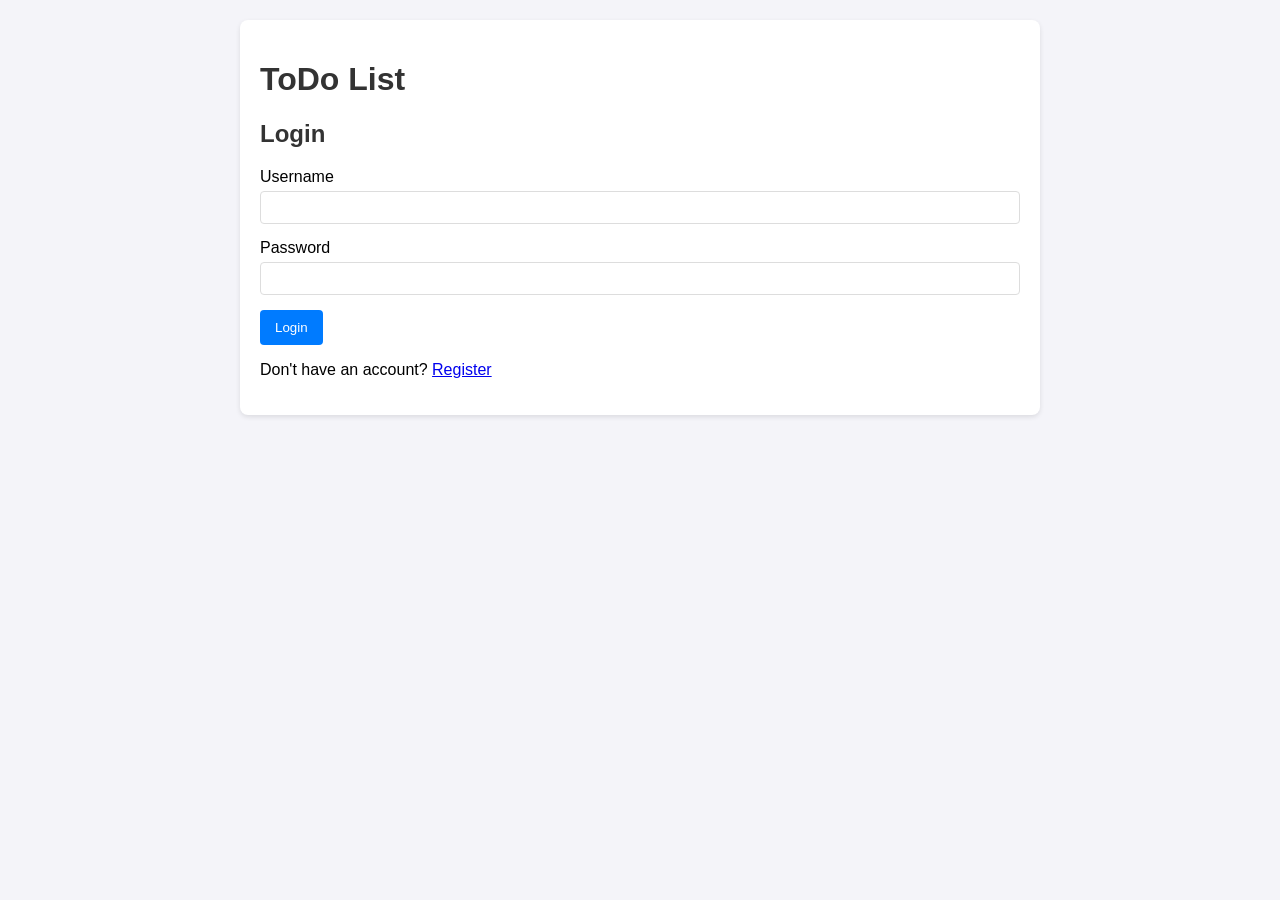
==== frontend/index.html @ be37337e "Frontend V1" ====
<!DOCTYPE html>
<html lang="en">
<head>
    <meta charset="UTF-8">
    <meta name="viewport" content="width=device-width, initial-scale=1.0">
    <title>ToDo List App</title>
    <link rel="stylesheet" href="style.css">
</head>
<body>

    <div class="container">
        <h1>ToDo List</h1>

        <!-- Auth Section -->
        <div id="auth-section">
            <p id="auth-message"></p>
            
            <!-- Login Form -->
            <form id="login-form">
                <h2>Login</h2>
                <div class="form-group">
                    <label>Username</label>
                    <input type="text" name="username" required>
                </div>
                <div class="form-group">
                    <label>Password</label>
                    <input type="password" name="password" required>
                </div>
                <button type="submit">Login</button>
                <p>Don't have an account? <a href="#" id="show-register">Register</a></p>
            </form>

            <!-- Register Form -->
            <form id="register-form" class="hidden">
                <h2>Register</h2>
                <div class="form-group">
                    <label>Username</label>
                    <input type="text" name="username" required>
                </div>
                <div class="form-group">
                    <label>Password</label>
                    <input type="password" name="password" required>
                </div>
                <button type="submit">Register</button>
                <p>Already have an account? <a href="#" id="show-login">Login</a></p>
            </form>
        </div>

        <!-- App Section -->
        <div id="app-section" class="hidden">
            <div style="display: flex; justify-content: space-between; align-items: center; margin-bottom: 20px;">
                <h2>My Todos</h2>
                <div>
                    <button id="open-todo-modal">New Task</button>
                    <button id="logout-btn" class="secondary">Logout</button>
                </div>
            </div>

            <!-- Modal for New Task -->
            <div id="todo-modal" class="modal hidden">
                <div class="modal-content">
                    <span id="close-modal" class="close">&times;</span>
                    <h2>Add New Task</h2>
                    <form id="todo-form">
                        <div class="form-group">
                            <label>New Task</label>
                            <input type="text" name="title" placeholder="What needs to be done?" required>
                        </div>
                        <div class="form-group">
                            <label>Priority (0-2)</label>
                            <input type="number" name="priority" value="0" min="0" max="2">
                        </div>
                        <div class="form-group">
                            <label>Due Date</label>
                            <input type="date" name="dueDate">
                        </div>
                        <div class="form-group">
                            <label>Remind From</label>
                            <input type="datetime-local" name="remindFrom">
                        </div>
                        <button type="submit">Add Todo</button>
                    </form>
                </div>
            </div>

            <!-- Filter Section -->
            <div style="background: #fff; padding: 15px; border: 1px solid #eee; border-radius: 5px; margin-bottom: 20px;">
                <h3>Filters</h3>
                <div style="display: flex; gap: 10px; flex-wrap: wrap;">
                    <div class="form-group" style="flex: 1; min-width: 150px;">
                        <label>Priority</label>
                        <select id="filter-priority" style="width: 100%; padding: 8px; border: 1px solid #ddd; border-radius: 4px;">
                            <option value="all">All</option>
                            <option value="2">High (2)</option>
                            <option value="1">Medium (1)</option>
                            <option value="0">Low (0)</option>
                        </select>
                    </div>
                    <div class="form-group" style="flex: 1; min-width: 150px;">
                        <label>Due Date From</label>
                        <input type="date" id="filter-date-from">
                    </div>
                    <div class="form-group" style="flex: 1; min-width: 150px;">
                        <label>Due Date To</label>
                        <input type="date" id="filter-date-to">
                    </div>
                    <div class="form-group" style="flex: 1; min-width: 150px;">
                        <label>Sort By</label>
                        <select id="sort-by" style="width: 100%; padding: 8px; border: 1px solid #ddd; border-radius: 4px;">
                            <option value="created">Created (Default)</option>
                            <option value="priority">Priority (High to Low)</option>
                            <option value="dueDate">Due Date (Earliest first)</option>
                        </select>
                    </div>
                    <div class="form-group" style="display: flex; align-items: flex-end;">
                        <button id="clear-filters" class="secondary">Clear</button>
                    </div>
                </div>
            </div>

            <ul id="todo-list">
                <!-- Todos will be inserted here -->
            </ul>
        </div>
    </div>

    <script src="app.js"></script>
</body>
</html>
---- frontend/style.css ----
body {
    font-family: sans-serif;
    max-width: 800px;
    margin: 0 auto;
    padding: 20px;
    background-color: #f4f4f9;
}

h1, h2 {
    color: #333;
}

.hidden {
    display: none;
}

.container {
    background: white;
    padding: 20px;
    border-radius: 8px;
    box-shadow: 0 2px 5px rgba(0,0,0,0.1);
}

/* Forms */
.form-group {
    margin-bottom: 15px;
}

label {
    display: block;
    margin-bottom: 5px;
}

input[type="text"],
input[type="password"],
input[type="date"],
input[type="datetime-local"] {
    width: 100%;
    padding: 8px;
    box-sizing: border-box;
    border: 1px solid #ddd;
    border-radius: 4px;
}

button {
    background-color: #007bff;
    color: white;
    border: none;
    padding: 10px 15px;
    border-radius: 4px;
    cursor: pointer;
}

button:hover {
    background-color: #0056b3;
}

button.secondary {
    background-color: #6c757d;
}

button.secondary:hover {
    background-color: #545b62;
}

button.danger {
    background-color: #dc3545;
}

button.danger:hover {
    background-color: #bd2130;
}

button:disabled {
    background-color: #cccccc;
    cursor: not-allowed;
    opacity: 0.6;
}

/* Todo List */
ul {
    list-style: none;
    padding: 0;
}

li.todo-item {
    background: #fff;
    border-bottom: 1px solid #eee;
    padding: 10px;
    display: flex;
    align-items: center;
    justify-content: space-between;
}

/* Priority Backgrounds for Open Tasks */
li.todo-item.priority-high {
    background-color: #ffe6e6; /* Light Red */
}

li.todo-item.priority-medium {
    background-color: #fff9db; /* Light Yellow */
}

li.todo-item.priority-low {
    background-color: #e6fff0; /* Light Green */
}

/* Done State Overrides */
li.todo-item.done {
    background-color: #f8f9fa; /* Light Gray */
    opacity: 0.8;
}

li.todo-item.done span.title {
    text-decoration: line-through;
    color: #888;
}

.todo-actions {
    display: flex;
    gap: 5px;
}

.priority-badge {
    font-size: 0.8em;
    padding: 2px 6px;
    border-radius: 4px;
    background: rgba(255,255,255,0.5); /* Semi-transparent white to blend */
    margin-right: 10px;
    border: 1px solid rgba(0,0,0,0.1);
}

/* Optional: Keep badge colors if needed, or rely on row color */
.priority-high .priority-badge { color: #a00; }
.priority-medium .priority-badge { color: #856404; }
.priority-low .priority-badge { color: #155724; }

/* Modal Styles */
.modal {
    position: fixed;
    z-index: 1000;
    left: 0;
    top: 0;
    width: 100%;
    height: 100%;
    overflow: auto;
    background-color: rgba(0,0,0,0.5);
    display: flex;
    justify-content: center;
    align-items: center;
}

.modal.hidden {
    display: none;
}

.modal-content {
    background-color: #fefefe;
    padding: 20px;
    border: 1px solid #888;
    width: 90%;
    max-width: 500px;
    border-radius: 8px;
    box-shadow: 0 4px 8px rgba(0,0,0,0.2);
    position: relative;
}

.close {
    color: #aaa;
    float: right;
    font-size: 28px;
    font-weight: bold;
    cursor: pointer;
    position: absolute;
    right: 15px;
    top: 10px;
}

.close:hover,
.close:focus {
    color: black;
    text-decoration: none;
    cursor: pointer;
}
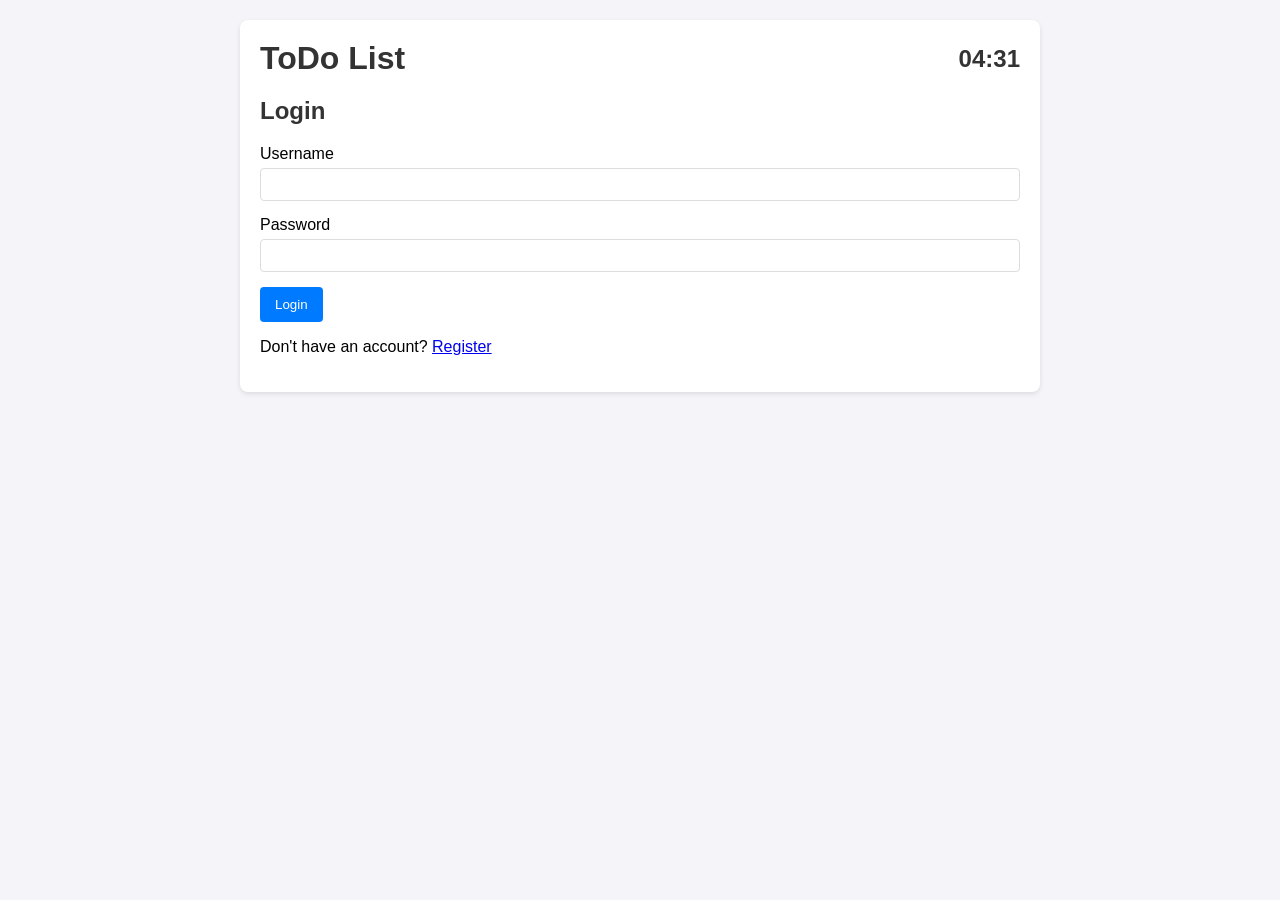
==== commit c4de225e: "first deployment version v1.3" ====
--- a/frontend/index.html
+++ b/frontend/index.html
@@ -4,12 +4,16 @@
     <meta charset="UTF-8">
     <meta name="viewport" content="width=device-width, initial-scale=1.0">
     <title>ToDo List App</title>
+    <link rel="icon" href="data:image/svg+xml,<svg xmlns=%22http://www.w3.org/2000/svg%22 viewBox=%220 0 100 100%22><text y=%22.9em%22 font-size=%2290%22>✅</text></svg>">
     <link rel="stylesheet" href="style.css">
 </head>
 <body>
 
     <div class="container">
-        <h1>ToDo List</h1>
+        <div style="display: flex; justify-content: space-between; align-items: center; margin-bottom: 20px;">
+            <h1 style="margin: 0;">ToDo List</h1>
+            <div id="clock" style="font-size: 1.5em; font-weight: bold; color: #333;"></div>
+        </div>
 
         <!-- Auth Section -->
         <div id="auth-section">
@@ -41,6 +45,10 @@
                     <label>Password</label>
                     <input type="password" name="password" required>
                 </div>
+                <div class="form-group">
+                    <label>Creation Password (Admin Only)</label>
+                    <input type="password" name="creation_password" required>
+                </div>
                 <button type="submit">Register</button>
                 <p>Already have an account? <a href="#" id="show-login">Login</a></p>
             </form>
@@ -48,10 +56,19 @@
 
         <!-- App Section -->
         <div id="app-section" class="hidden">
+            <!-- Alerts Section -->
+            <div id="alerts-section" class="hidden" style="margin-bottom: 20px;">
+                <div style="background-color: #fff3cd; color: #856404; padding: 15px; border: 1px solid #ffeeba; border-radius: 5px;">
+                    <h3 style="margin-top: 0; margin-bottom: 10px; color: #856404;">⚠️ Attention Needed</h3>
+                    <ul id="alerts-list" style="margin: 0; padding-left: 20px;"></ul>
+                </div>
+            </div>
+
             <div style="display: flex; justify-content: space-between; align-items: center; margin-bottom: 20px;">
                 <h2>My Todos</h2>
                 <div>
                     <button id="open-todo-modal">New Task</button>
+                    <button id="change-pw-btn" class="secondary">Change Password</button>
                     <button id="logout-btn" class="secondary">Logout</button>
                 </div>
             </div>
@@ -64,7 +81,11 @@
                     <form id="todo-form">
                         <div class="form-group">
                             <label>New Task</label>
-                            <input type="text" name="title" placeholder="What needs to be done?" required>
+                            <input type="text" name="title" placeholder="What needs to be done? (Max 50 chars)" maxlength="50" required>
+                        </div>
+                        <div class="form-group">
+                            <label>Description</label>
+                            <textarea name="description" placeholder="Optional details... (Max 200 chars)" maxlength="200" style="width: 100%; padding: 8px; border: 1px solid #ddd; border-radius: 4px; box-sizing: border-box; resize: vertical;"></textarea>
                         </div>
                         <div class="form-group">
                             <label>Priority (0-2)</label>
@@ -79,6 +100,45 @@
                             <input type="datetime-local" name="remindFrom">
                         </div>
                         <button type="submit">Add Todo</button>
+                    </form>
+                </div>
+            </div>
+
+            <!-- Modal for Edit Task -->
+            <div id="edit-modal" class="modal hidden">
+                <div class="modal-content">
+                    <span id="close-edit-modal" class="close">&times;</span>
+                    <h2>Edit Task</h2>
+                    <form id="edit-form">
+                        <input type="hidden" name="id">
+                        <div class="form-group">
+                            <label>Task Title</label>
+                            <input type="text" name="title" placeholder="Task title (Max 50 chars)" maxlength="50" required>
+                        </div>
+                        <div class="form-group">
+                            <label>Description</label>
+                            <textarea name="description" placeholder="Description (Max 200 chars)" maxlength="200" style="width: 100%; padding: 8px; border: 1px solid #ddd; border-radius: 4px; box-sizing: border-box; resize: vertical;"></textarea>
+                        </div>
+                        <div class="form-group">
+                            <label>Priority (0-2)</label>
+                            <input type="number" name="priority" min="0" max="2">
+                        </div>
+                        <div class="form-group">
+                            <label>Due Date</label>
+                            <input type="date" name="dueDate">
+                        </div>
+                        <div class="form-group">
+                            <label>Remind From</label>
+                            <input type="datetime-local" name="remindFrom">
+                        </div>
+                        <div class="form-group" style="display: flex; align-items: center; gap: 10px;">
+                            <input type="checkbox" name="done" id="edit-done" style="width: auto;">
+                            <label for="edit-done" style="margin: 0;">Mark as Done</label>
+                        </div>
+                        <div style="display: flex; justify-content: space-between; align-items: center; margin-top: 20px;">
+                            <button type="submit">Save Changes</button>
+                            <button type="button" id="delete-todo-btn" class="danger">Delete</button>
+                        </div>
                     </form>
                 </div>
             </div>
@@ -87,6 +147,14 @@
             <div style="background: #fff; padding: 15px; border: 1px solid #eee; border-radius: 5px; margin-bottom: 20px;">
                 <h3>Filters</h3>
                 <div style="display: flex; gap: 10px; flex-wrap: wrap;">
+                    <div class="form-group" style="flex: 1; min-width: 150px;">
+                        <label>Status</label>
+                        <select id="filter-status" style="width: 100%; padding: 8px; border: 1px solid #ddd; border-radius: 4px;">
+                            <option value="all">All</option>
+                            <option value="active">Active (Not Done)</option>
+                            <option value="done">Completed</option>
+                        </select>
+                    </div>
                     <div class="form-group" style="flex: 1; min-width: 150px;">
                         <label>Priority</label>
                         <select id="filter-priority" style="width: 100%; padding: 8px; border: 1px solid #ddd; border-radius: 4px;">
@@ -112,8 +180,13 @@
                             <option value="dueDate">Due Date (Earliest first)</option>
                         </select>
                     </div>
-                    <div class="form-group" style="display: flex; align-items: flex-end;">
+                    <div class="form-group" style="display: flex; align-items: flex-end; gap: 5px;">
                         <button id="clear-filters" class="secondary">Clear</button>
+                        <select id="export-format" style="padding: 8px; border: 1px solid #ddd; border-radius: 4px; height: 41px; cursor: pointer;">
+                            <option value="html">HTML</option>
+                            <option value="pos">POS (Txt)</option>
+                        </select>
+                        <button id="download-todos" style="background-color: #007bff;">Export</button>
                     </div>
                 </div>
             </div>
@@ -124,6 +197,25 @@
         </div>
     </div>
 
+    <!-- Change Password Modal -->
+    <div id="change-pw-modal" class="modal hidden">
+        <div class="modal-content">
+            <span id="close-pw-modal" class="close">&times;</span>
+            <h2>Change Password</h2>
+            <form id="change-pw-form">
+                <div class="form-group">
+                    <label>Old Password</label>
+                    <input type="password" name="oldPassword" required>
+                </div>
+                <div class="form-group">
+                    <label>New Password</label>
+                    <input type="password" name="newPassword" required>
+                </div>
+                <button type="submit">Update Password</button>
+            </form>
+        </div>
+    </div>
+
     <script src="app.js"></script>
 </body>
 </html>
--- a/frontend/style.css
+++ b/frontend/style.css
@@ -90,25 +90,40 @@
     display: flex;
     align-items: center;
     justify-content: space-between;
+    border-left: 5px solid transparent; /* For status indication */
+    transition: all 0.3s ease;
 }
 
 /* Priority Backgrounds for Open Tasks */
 li.todo-item.priority-high {
-    background-color: #ffe6e6; /* Light Red */
+    background-color: #fff0f0; /* Very Light Red */
 }
 
 li.todo-item.priority-medium {
-    background-color: #fff9db; /* Light Yellow */
+    background-color: #fff8e1; /* Very Light Yellow */
 }
 
 li.todo-item.priority-low {
-    background-color: #e6fff0; /* Light Green */
+    background-color: #f0f8ff; /* Alice Blue */
+}
+
+/* Reminder & Overdue Highlights */
+li.todo-item.reminder-active {
+    border-left-color: #ffc107; /* Amber */
+    box-shadow: 0 0 5px rgba(255, 193, 7, 0.4);
+}
+
+li.todo-item.overdue {
+    border-left-color: #dc3545; /* Red */
+    box-shadow: 0 0 5px rgba(220, 53, 69, 0.4);
 }
 
 /* Done State Overrides */
 li.todo-item.done {
     background-color: #f8f9fa; /* Light Gray */
     opacity: 0.8;
+    border-left-color: transparent; /* Remove highlights if done */
+    box-shadow: none;
 }
 
 li.todo-item.done span.title {
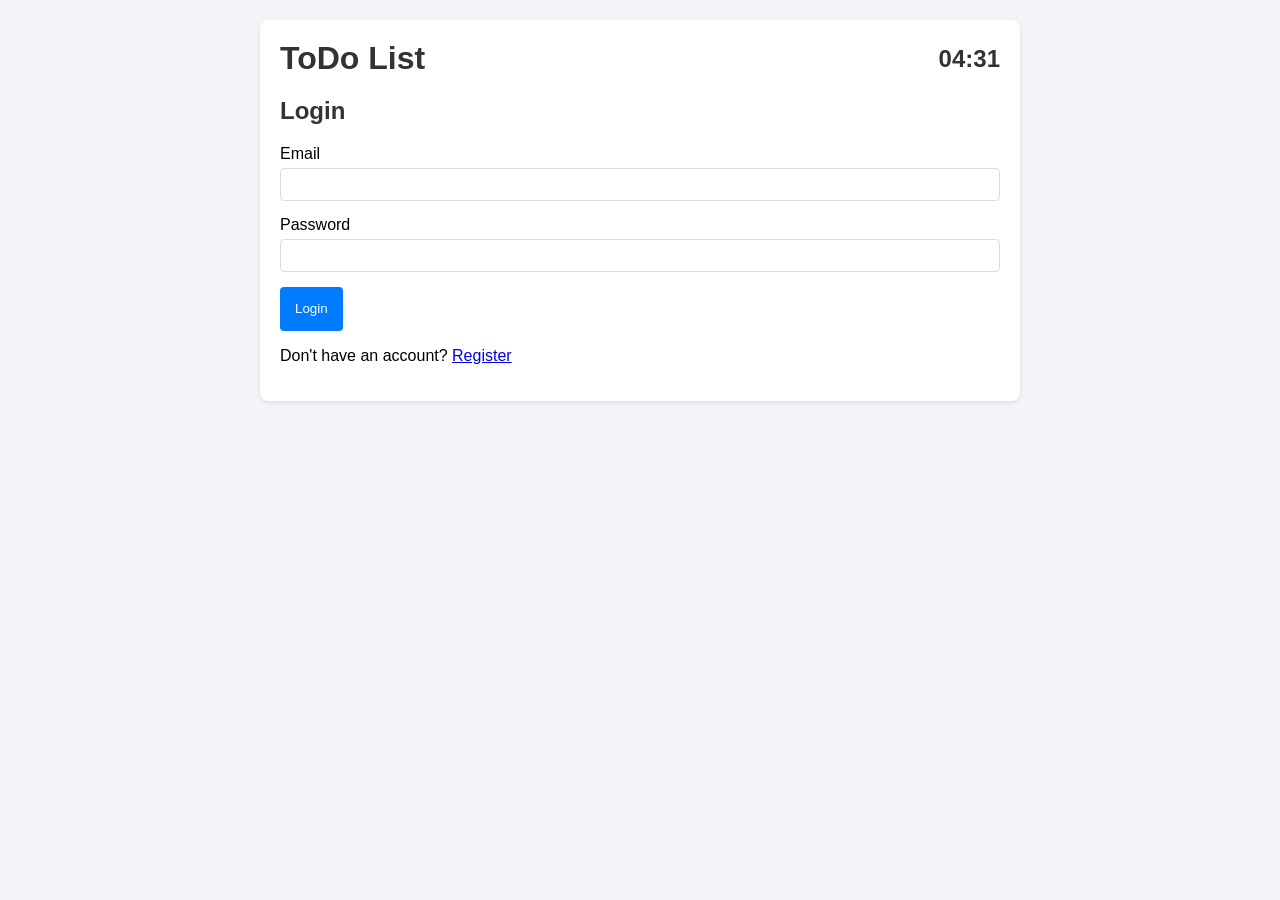
==== commit 8a3e791d: "Timezone-safe reminders, mobile UI tweaks, and security hardening" ====
--- a/frontend/index.html
+++ b/frontend/index.html
@@ -10,7 +10,7 @@
 <body>
 
     <div class="container">
-        <div style="display: flex; justify-content: space-between; align-items: center; margin-bottom: 20px;">
+        <div class="app-header" style="display: flex; justify-content: space-between; align-items: center; margin-bottom: 20px;">
             <h1 style="margin: 0;">ToDo List</h1>
             <div id="clock" style="font-size: 1.5em; font-weight: bold; color: #333;"></div>
         </div>
@@ -23,8 +23,8 @@
             <form id="login-form">
                 <h2>Login</h2>
                 <div class="form-group">
-                    <label>Username</label>
-                    <input type="text" name="username" required>
+                    <label>Email</label>
+                    <input type="email" name="username" autocomplete="email" required>
                 </div>
                 <div class="form-group">
                     <label>Password</label>
@@ -38,16 +38,12 @@
             <form id="register-form" class="hidden">
                 <h2>Register</h2>
                 <div class="form-group">
-                    <label>Username</label>
-                    <input type="text" name="username" required>
+                    <label>Email</label>
+                    <input type="email" name="email" autocomplete="email" required>
                 </div>
                 <div class="form-group">
                     <label>Password</label>
                     <input type="password" name="password" required>
-                </div>
-                <div class="form-group">
-                    <label>Creation Password (Admin Only)</label>
-                    <input type="password" name="creation_password" required>
                 </div>
                 <button type="submit">Register</button>
                 <p>Already have an account? <a href="#" id="show-login">Login</a></p>
@@ -64,9 +60,9 @@
                 </div>
             </div>
 
-            <div style="display: flex; justify-content: space-between; align-items: center; margin-bottom: 20px;">
+            <div class="app-toolbar" style="display: flex; justify-content: space-between; align-items: center; margin-bottom: 20px;">
                 <h2>My Todos</h2>
-                <div>
+                <div class="app-toolbar-actions">
                     <button id="open-todo-modal">New Task</button>
                     <button id="change-pw-btn" class="secondary">Change Password</button>
                     <button id="logout-btn" class="secondary">Logout</button>
@@ -98,6 +94,10 @@
                         <div class="form-group">
                             <label>Remind From</label>
                             <input type="datetime-local" name="remindFrom">
+                        </div>
+                        <div class="form-group" style="display: flex; align-items: center; gap: 10px;">
+                            <input type="checkbox" name="emailReminder" id="email-reminder" style="width: auto;">
+                            <label for="email-reminder" style="margin: 0;">E-Mail Reminder</label>
                         </div>
                         <button type="submit">Add Todo</button>
                     </form>
@@ -132,6 +132,10 @@
                             <input type="datetime-local" name="remindFrom">
                         </div>
                         <div class="form-group" style="display: flex; align-items: center; gap: 10px;">
+                            <input type="checkbox" name="emailReminder" id="edit-email-reminder" style="width: auto;">
+                            <label for="edit-email-reminder" style="margin: 0;">E-Mail Reminder</label>
+                        </div>
+                        <div class="form-group" style="display: flex; align-items: center; gap: 10px;">
                             <input type="checkbox" name="done" id="edit-done" style="width: auto;">
                             <label for="edit-done" style="margin: 0;">Mark as Done</label>
                         </div>
@@ -216,6 +220,6 @@
         </div>
     </div>
 
-    <script src="app.js"></script>
+    <script src="app.js?v=7"></script>
 </body>
 </html>
--- a/frontend/style.css
+++ b/frontend/style.css
@@ -6,6 +6,10 @@
     background-color: #f4f4f9;
 }
 
+*, *::before, *::after {
+    box-sizing: border-box;
+}
+
 h1, h2 {
     color: #333;
 }
@@ -32,14 +36,22 @@
 }
 
 input[type="text"],
+input[type="email"],
 input[type="password"],
+input[type="number"],
 input[type="date"],
-input[type="datetime-local"] {
+input[type="datetime-local"],
+textarea,
+select {
     width: 100%;
     padding: 8px;
     box-sizing: border-box;
     border: 1px solid #ddd;
     border-radius: 4px;
+}
+
+textarea {
+    min-height: 90px;
 }
 
 button {
@@ -49,6 +61,7 @@
     padding: 10px 15px;
     border-radius: 4px;
     cursor: pointer;
+    min-height: 44px; /* better touch target */
 }
 
 button:hover {
@@ -92,6 +105,16 @@
     justify-content: space-between;
     border-left: 5px solid transparent; /* For status indication */
     transition: all 0.3s ease;
+}
+
+.todo-desc {
+    width: 100%;
+    margin-left: 30px;
+    margin-top: 5px;
+    color: #555;
+    font-size: 0.95em;
+    white-space: normal;
+    overflow-wrap: anywhere;
 }
 
 /* Priority Backgrounds for Open Tasks */
@@ -178,6 +201,8 @@
     border-radius: 8px;
     box-shadow: 0 4px 8px rgba(0,0,0,0.2);
     position: relative;
+    max-height: 90vh;
+    overflow: auto;
 }
 
 .close {
@@ -197,3 +222,75 @@
     text-decoration: none;
     cursor: pointer;
 }
+
+/* ------------------
+   Mobile adjustments
+   ------------------ */
+@media (max-width: 600px) {
+    body {
+        padding: 12px;
+    }
+
+    .container {
+        padding: 14px;
+        border-radius: 8px;
+    }
+
+    .app-header {
+        flex-direction: column;
+        align-items: flex-start;
+        gap: 8px;
+    }
+
+    .app-toolbar {
+        flex-direction: column;
+        align-items: stretch;
+        gap: 10px;
+    }
+
+    .app-toolbar-actions {
+        display: grid;
+        grid-template-columns: 1fr;
+        gap: 8px;
+    }
+
+    button {
+        width: 100%;
+    }
+
+    li.todo-item {
+        flex-direction: column;
+        align-items: stretch;
+        gap: 10px;
+    }
+
+    .todo-actions {
+        justify-content: flex-end;
+    }
+
+    .priority-badge {
+        margin-right: 6px;
+    }
+
+    .todo-desc {
+        margin-left: 0;
+    }
+
+    .modal {
+        align-items: flex-start;
+        padding: 12px;
+    }
+
+    .modal-content {
+        width: 100%;
+        max-width: 100%;
+        padding: 16px;
+        border-radius: 10px;
+    }
+
+    .close {
+        font-size: 34px;
+        right: 12px;
+        top: 6px;
+    }
+}
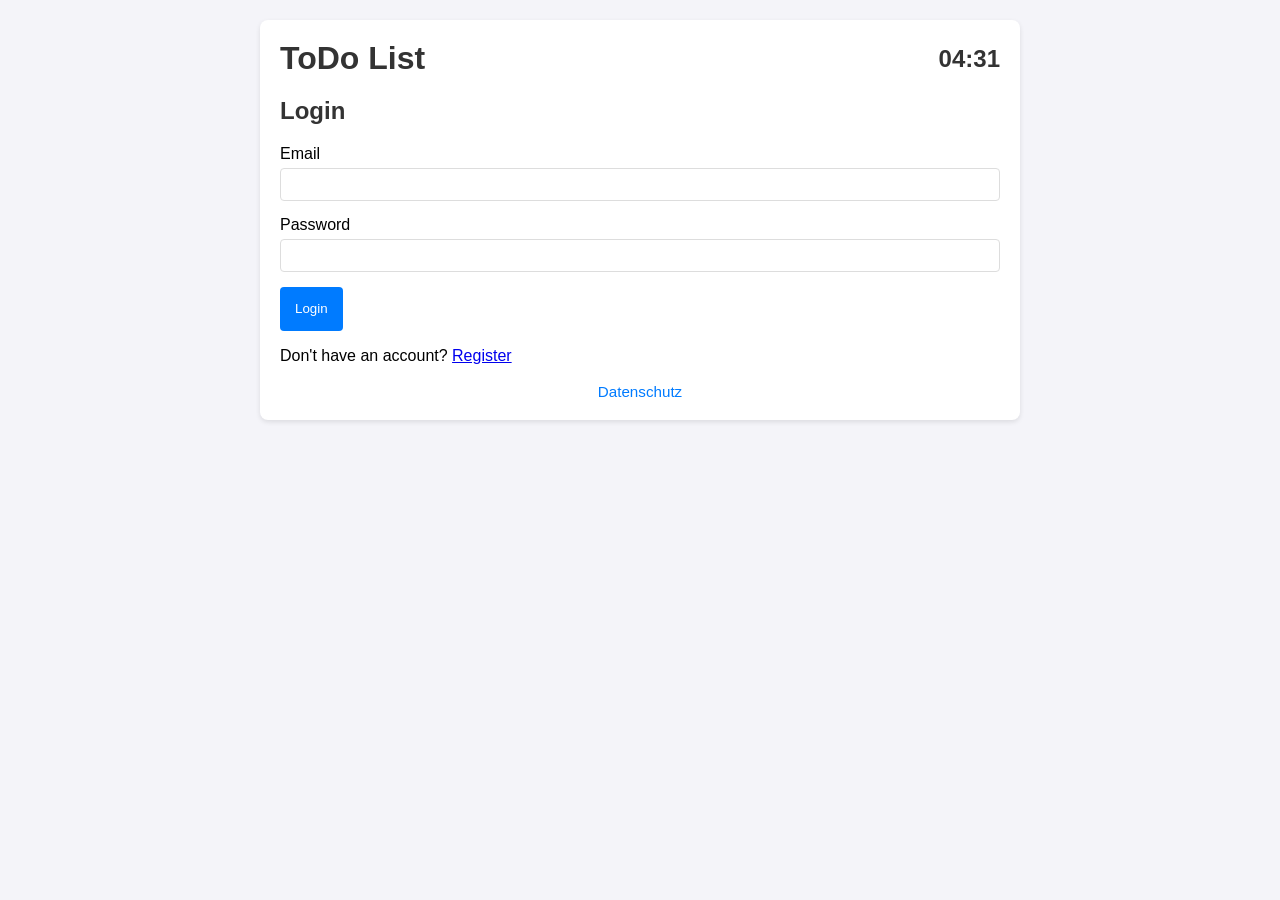
==== commit f6085def: "Message after register" ====
--- a/frontend/index.html
+++ b/frontend/index.html
@@ -199,6 +199,10 @@
                 <!-- Todos will be inserted here -->
             </ul>
         </div>
+
+        <div class="footer-links" style="margin-top: 18px; font-size: 0.95em;">
+            <a href="datenschutz.html">Datenschutz</a>
+        </div>
     </div>
 
     <!-- Change Password Modal -->
--- a/frontend/style.css
+++ b/frontend/style.css
@@ -223,6 +223,20 @@
     cursor: pointer;
 }
 
+.footer-links {
+    text-align: center;
+    color: #666;
+}
+
+.footer-links a {
+    color: #007bff;
+    text-decoration: none;
+}
+
+.footer-links a:hover {
+    text-decoration: underline;
+}
+
 /* ------------------
    Mobile adjustments
    ------------------ */
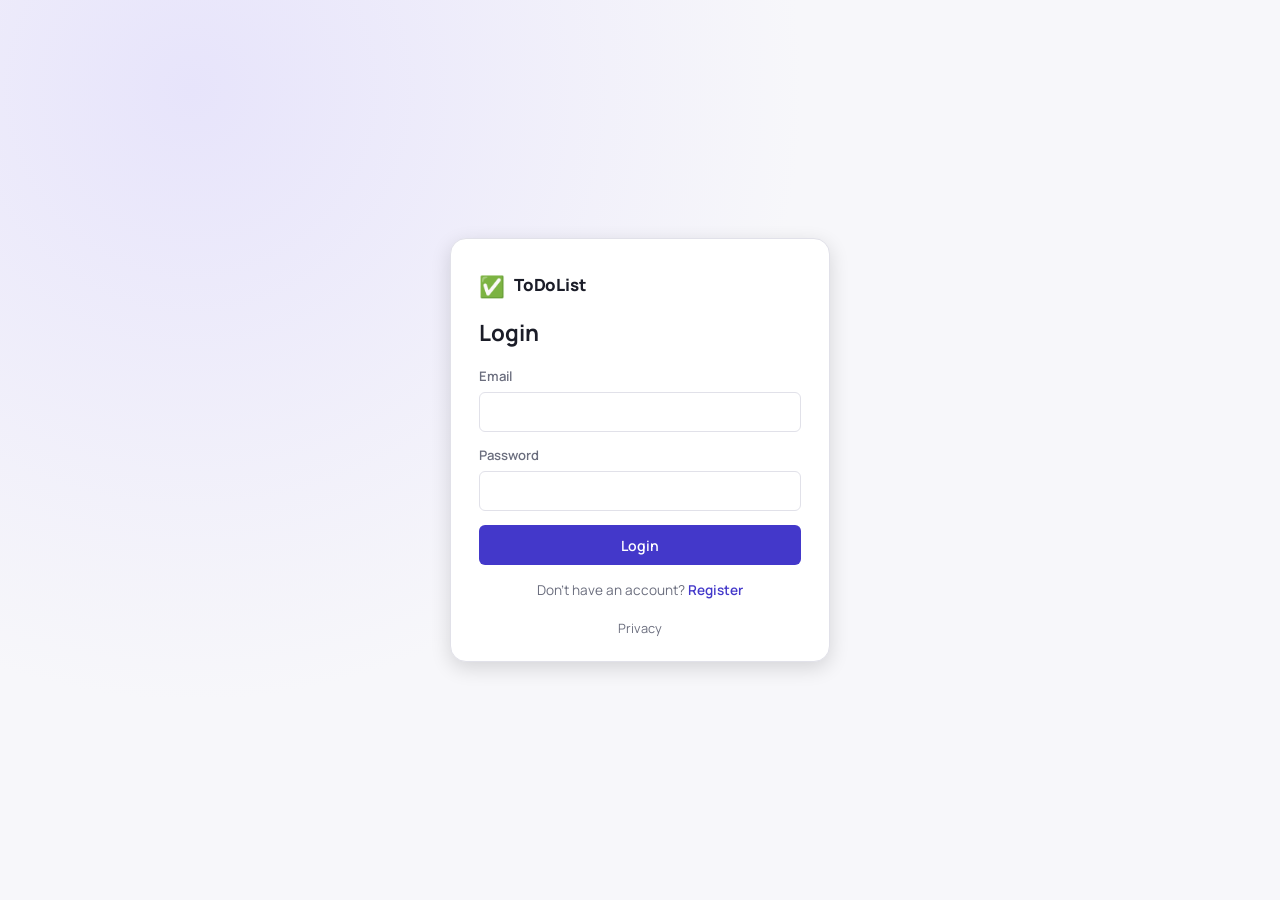
==== commit 2e3603cb: "New Frontend" ====
--- a/frontend/index.html
+++ b/frontend/index.html
@@ -1,229 +1,341 @@
 <!DOCTYPE html>
-<html lang="en">
+<html lang="de">
 <head>
     <meta charset="UTF-8">
     <meta name="viewport" content="width=device-width, initial-scale=1.0">
-    <title>ToDo List App</title>
+
+    <!-- Set palette/mode before first paint to avoid a flash of the wrong theme -->
+    <script>
+        (function () {
+            try {
+                var p = localStorage.getItem('theme_palette') || 'a';
+                var m = localStorage.getItem('theme_mode') || 'system';
+                var resolved = m === 'system'
+                    ? (window.matchMedia('(prefers-color-scheme: dark)').matches ? 'dark' : 'light')
+                    : m;
+                document.documentElement.setAttribute('data-palette', p);
+                document.documentElement.setAttribute('data-mode', resolved);
+            } catch (e) {}
+        })();
+    </script>
+
+    <title>ToDoList</title>
     <link rel="icon" href="data:image/svg+xml,<svg xmlns=%22http://www.w3.org/2000/svg%22 viewBox=%220 0 100 100%22><text y=%22.9em%22 font-size=%2290%22>✅</text></svg>">
+
+    <link rel="preconnect" href="https://fonts.googleapis.com">
+    <link rel="stylesheet" href="https://fonts.googleapis.com/css2?family=Manrope:wght@400;500;600;700;800&family=JetBrains+Mono:wght@400;500;600&display=swap">
+
+    <link rel="stylesheet" href="theme.css">
     <link rel="stylesheet" href="style.css">
 </head>
 <body>
 
-    <div class="container">
-        <div class="app-header" style="display: flex; justify-content: space-between; align-items: center; margin-bottom: 20px;">
-            <h1 style="margin: 0;">ToDo List</h1>
-            <div id="clock" style="font-size: 1.5em; font-weight: bold; color: #333;"></div>
+    <!-- ============ Auth ============ -->
+    <div id="auth-section" class="auth-screen hidden">
+        <div class="auth-card">
+            <div class="brand">
+                <span class="brand-mark">✅</span>
+                <span class="brand-name">ToDoList</span>
+            </div>
+            <p id="auth-message" class="auth-message"></p>
+
+            <form id="login-form" class="auth-form">
+                <h1 data-i18n="auth.loginTitle">Anmelden</h1>
+                <div class="field">
+                    <label data-i18n="auth.email">E-Mail</label>
+                    <input type="email" name="username" autocomplete="email" required>
+                </div>
+                <div class="field">
+                    <label data-i18n="auth.password">Passwort</label>
+                    <input type="password" name="password" autocomplete="current-password" required>
+                </div>
+                <button type="submit" class="btn btn-primary btn-block" data-i18n="auth.loginBtn">Anmelden</button>
+                <p class="auth-switch">
+                    <span data-i18n="auth.noAccount">Noch kein Konto?</span>
+                    <a href="#" id="show-register" data-i18n="auth.registerLink">Registrieren</a>
+                </p>
+            </form>
+
+            <form id="register-form" class="auth-form hidden">
+                <h1 data-i18n="auth.registerTitle">Registrieren</h1>
+                <div class="field">
+                    <label data-i18n="auth.email">E-Mail</label>
+                    <input type="email" name="email" autocomplete="email" required>
+                </div>
+                <div class="field">
+                    <label data-i18n="auth.password">Passwort</label>
+                    <input type="password" name="password" autocomplete="new-password" required>
+                </div>
+                <button type="submit" class="btn btn-primary btn-block" data-i18n="auth.registerBtn">Registrieren</button>
+                <p class="auth-switch">
+                    <span data-i18n="auth.haveAccount">Schon ein Konto?</span>
+                    <a href="#" id="show-login" data-i18n="auth.loginLink">Anmelden</a>
+                </p>
+            </form>
+
+            <a class="auth-privacy-link" href="datenschutz.html" data-i18n="footer.privacy">Datenschutz</a>
         </div>
-
-        <!-- Auth Section -->
-        <div id="auth-section">
-            <p id="auth-message"></p>
-            
-            <!-- Login Form -->
-            <form id="login-form">
-                <h2>Login</h2>
-                <div class="form-group">
-                    <label>Email</label>
-                    <input type="email" name="username" autocomplete="email" required>
-                </div>
-                <div class="form-group">
-                    <label>Password</label>
-                    <input type="password" name="password" required>
-                </div>
-                <button type="submit">Login</button>
-                <p>Don't have an account? <a href="#" id="show-register">Register</a></p>
-            </form>
-
-            <!-- Register Form -->
-            <form id="register-form" class="hidden">
-                <h2>Register</h2>
-                <div class="form-group">
-                    <label>Email</label>
-                    <input type="email" name="email" autocomplete="email" required>
-                </div>
-                <div class="form-group">
-                    <label>Password</label>
-                    <input type="password" name="password" required>
-                </div>
-                <button type="submit">Register</button>
-                <p>Already have an account? <a href="#" id="show-login">Login</a></p>
+    </div>
+
+    <!-- ============ App shell ============ -->
+    <div id="app-shell" class="app-shell hidden">
+        <header class="topbar">
+            <button id="sidebar-toggle" class="icon-btn sidebar-toggle" type="button" aria-label="Menu">
+                <svg width="20" height="20" viewBox="0 0 20 20" fill="none"><path d="M3 5.5H17M3 10H17M3 14.5H17" stroke="currentColor" stroke-width="1.6" stroke-linecap="round"/></svg>
+            </button>
+            <div class="brand">
+                <span class="brand-mark">✅</span>
+                <span class="brand-name">ToDoList</span>
+            </div>
+            <div class="topbar-spacer"></div>
+            <div id="clock" class="clock"></div>
+            <button id="open-todo-modal" class="btn btn-primary">
+                <span aria-hidden="true">+</span> <span data-i18n="app.newTask">Neue Aufgabe</span>
+            </button>
+            <button id="open-settings-btn" class="icon-btn" type="button" data-i18n-aria-label="app.settings" aria-label="Einstellungen">
+                <svg width="20" height="20" viewBox="0 0 20 20" fill="none"><path d="M10 12.5a2.5 2.5 0 1 0 0-5 2.5 2.5 0 0 0 0 5Z" stroke="currentColor" stroke-width="1.5"/><path d="M16.2 12.4a1.3 1.3 0 0 0 .26 1.44l.05.05a1.6 1.6 0 1 1-2.26 2.26l-.05-.05a1.3 1.3 0 0 0-1.44-.26 1.3 1.3 0 0 0-.8 1.19v.14a1.6 1.6 0 1 1-3.2 0v-.07a1.3 1.3 0 0 0-.85-1.19 1.3 1.3 0 0 0-1.44.26l-.05.05a1.6 1.6 0 1 1-2.26-2.26l.05-.05a1.3 1.3 0 0 0 .26-1.44 1.3 1.3 0 0 0-1.19-.8h-.14a1.6 1.6 0 1 1 0-3.2h.07a1.3 1.3 0 0 0 1.19-.85 1.3 1.3 0 0 0-.26-1.44l-.05-.05A1.6 1.6 0 1 1 6.3 3.64l.05.05a1.3 1.3 0 0 0 1.44.26h.06a1.3 1.3 0 0 0 .79-1.19v-.14a1.6 1.6 0 1 1 3.2 0v.07a1.3 1.3 0 0 0 .8 1.19 1.3 1.3 0 0 0 1.44-.26l.05-.05a1.6 1.6 0 1 1 2.26 2.26l-.05.05a1.3 1.3 0 0 0-.26 1.44v.06a1.3 1.3 0 0 0 1.19.79h.14a1.6 1.6 0 1 1 0 3.2h-.07a1.3 1.3 0 0 0-1.19.8Z" stroke="currentColor" stroke-width="1.3" stroke-linejoin="round"/></svg>
+            </button>
+        </header>
+
+        <div id="sidebar-backdrop" class="sidebar-backdrop hidden"></div>
+
+        <nav id="sidebar" class="sidebar">
+            <div class="sidebar-search">
+                <input type="search" id="search-input" data-i18n-placeholder="app.search" placeholder="Aufgaben durchsuchen…">
+            </div>
+
+            <div class="sidebar-group">
+                <div class="sidebar-label" data-i18n="nav.status">Status</div>
+                <div class="chip-group" id="filter-status">
+                    <button type="button" class="chip active" data-value="all" data-i18n="nav.all">Alle</button>
+                    <button type="button" class="chip" data-value="active" data-i18n="nav.active">Aktiv</button>
+                    <button type="button" class="chip" data-value="done" data-i18n="nav.done">Erledigt</button>
+                </div>
+            </div>
+
+            <div class="sidebar-group">
+                <div class="sidebar-label" data-i18n="nav.priority">Priorität</div>
+                <div class="chip-group" id="filter-priority">
+                    <button type="button" class="chip active" data-value="all" data-i18n="nav.priority.all">Alle</button>
+                    <button type="button" class="chip chip-danger" data-value="2" data-i18n="nav.priority.high">Hoch</button>
+                    <button type="button" class="chip chip-warning" data-value="1" data-i18n="nav.priority.medium">Mittel</button>
+                    <button type="button" class="chip chip-success" data-value="0" data-i18n="nav.priority.low">Niedrig</button>
+                </div>
+            </div>
+
+            <div class="sidebar-group">
+                <div class="sidebar-label" data-i18n="nav.dueRange">Fälligkeitszeitraum</div>
+                <div class="field field-compact">
+                    <label data-i18n="nav.dueFrom">Von</label>
+                    <input type="date" id="filter-date-from">
+                </div>
+                <div class="field field-compact">
+                    <label data-i18n="nav.dueTo">Bis</label>
+                    <input type="date" id="filter-date-to">
+                </div>
+            </div>
+
+            <div class="sidebar-group">
+                <div class="sidebar-label" data-i18n="nav.sortBy">Sortieren nach</div>
+                <select id="sort-by" class="select">
+                    <option value="created" data-i18n="sort.created">Erstellt</option>
+                    <option value="priority" data-i18n="sort.priority">Priorität (hoch → niedrig)</option>
+                    <option value="dueDate" data-i18n="sort.dueDate">Fälligkeit (früheste zuerst)</option>
+                </select>
+            </div>
+
+            <button id="clear-filters" class="btn btn-ghost btn-block" data-i18n="nav.clearFilters">Filter zurücksetzen</button>
+
+            <div class="sidebar-group sidebar-export">
+                <div class="sidebar-label" data-i18n="nav.export">Export</div>
+                <div class="sidebar-row">
+                    <select id="export-format" class="select">
+                        <option value="html" data-i18n="export.html">HTML</option>
+                        <option value="pos" data-i18n="export.pos">Bon (Text)</option>
+                    </select>
+                    <button id="download-todos" class="btn btn-secondary" data-i18n="export.go">Exportieren</button>
+                </div>
+            </div>
+
+            <div class="sidebar-footer">
+                <a href="datenschutz.html" data-i18n="footer.privacy">Datenschutz</a>
+            </div>
+        </nav>
+
+        <main class="main">
+            <div id="alerts-section" class="alerts hidden">
+                <div class="alerts-card">
+                    <h2 data-i18n="alerts.title">⚠️ Achtung nötig</h2>
+                    <ul id="alerts-list"></ul>
+                </div>
+            </div>
+
+            <ul id="todo-list" class="todo-list"></ul>
+
+            <div id="empty-state" class="empty-state hidden">
+                <p class="empty-title" data-i18n="empty.title">Keine Aufgaben</p>
+                <p class="empty-body" data-i18n="empty.body">Für die aktuellen Filter gibt es nichts zu zeigen.</p>
+            </div>
+        </main>
+    </div>
+
+    <!-- ============ New Task modal ============ -->
+    <div id="todo-modal" class="modal hidden">
+        <div class="modal-content">
+            <button type="button" class="close" id="close-modal" aria-label="Close">&times;</button>
+            <h2 data-i18n="modal.newTask">Neue Aufgabe</h2>
+            <form id="todo-form">
+                <div class="field">
+                    <label data-i18n="form.title">Titel</label>
+                    <input type="text" name="title" data-i18n-placeholder="form.titlePlaceholder" placeholder="Was ist zu tun? (max. 50 Zeichen)" maxlength="50" required>
+                </div>
+                <div class="field">
+                    <label data-i18n="form.description">Beschreibung</label>
+                    <textarea name="description" data-i18n-placeholder="form.descPlaceholder" placeholder="Optionale Details… (max. 200 Zeichen)" maxlength="200"></textarea>
+                </div>
+                <div class="field-row">
+                    <div class="field">
+                        <label data-i18n="form.priority">Priorität (0–2)</label>
+                        <input type="number" name="priority" value="0" min="0" max="2">
+                    </div>
+                    <div class="field">
+                        <label data-i18n="form.dueDate">Fälligkeitsdatum</label>
+                        <input type="date" name="dueDate">
+                    </div>
+                </div>
+                <div class="field">
+                    <label data-i18n="form.remindFrom">Erinnern ab</label>
+                    <input type="datetime-local" name="remindFrom">
+                </div>
+                <label class="checkbox-row">
+                    <input type="checkbox" name="emailReminder">
+                    <span data-i18n="form.emailReminder">E-Mail-Erinnerung</span>
+                </label>
+                <button type="submit" class="btn btn-primary btn-block" data-i18n="form.addTodo">Aufgabe hinzufügen</button>
             </form>
         </div>
-
-        <!-- App Section -->
-        <div id="app-section" class="hidden">
-            <!-- Alerts Section -->
-            <div id="alerts-section" class="hidden" style="margin-bottom: 20px;">
-                <div style="background-color: #fff3cd; color: #856404; padding: 15px; border: 1px solid #ffeeba; border-radius: 5px;">
-                    <h3 style="margin-top: 0; margin-bottom: 10px; color: #856404;">⚠️ Attention Needed</h3>
-                    <ul id="alerts-list" style="margin: 0; padding-left: 20px;"></ul>
-                </div>
-            </div>
-
-            <div class="app-toolbar" style="display: flex; justify-content: space-between; align-items: center; margin-bottom: 20px;">
-                <h2>My Todos</h2>
-                <div class="app-toolbar-actions">
-                    <button id="open-todo-modal">New Task</button>
-                    <button id="change-pw-btn" class="secondary">Change Password</button>
-                    <button id="logout-btn" class="secondary">Logout</button>
-                </div>
-            </div>
-
-            <!-- Modal for New Task -->
-            <div id="todo-modal" class="modal hidden">
-                <div class="modal-content">
-                    <span id="close-modal" class="close">&times;</span>
-                    <h2>Add New Task</h2>
-                    <form id="todo-form">
-                        <div class="form-group">
-                            <label>New Task</label>
-                            <input type="text" name="title" placeholder="What needs to be done? (Max 50 chars)" maxlength="50" required>
-                        </div>
-                        <div class="form-group">
-                            <label>Description</label>
-                            <textarea name="description" placeholder="Optional details... (Max 200 chars)" maxlength="200" style="width: 100%; padding: 8px; border: 1px solid #ddd; border-radius: 4px; box-sizing: border-box; resize: vertical;"></textarea>
-                        </div>
-                        <div class="form-group">
-                            <label>Priority (0-2)</label>
-                            <input type="number" name="priority" value="0" min="0" max="2">
-                        </div>
-                        <div class="form-group">
-                            <label>Due Date</label>
-                            <input type="date" name="dueDate">
-                        </div>
-                        <div class="form-group">
-                            <label>Remind From</label>
-                            <input type="datetime-local" name="remindFrom">
-                        </div>
-                        <div class="form-group" style="display: flex; align-items: center; gap: 10px;">
-                            <input type="checkbox" name="emailReminder" id="email-reminder" style="width: auto;">
-                            <label for="email-reminder" style="margin: 0;">E-Mail Reminder</label>
-                        </div>
-                        <button type="submit">Add Todo</button>
-                    </form>
-                </div>
-            </div>
-
-            <!-- Modal for Edit Task -->
-            <div id="edit-modal" class="modal hidden">
-                <div class="modal-content">
-                    <span id="close-edit-modal" class="close">&times;</span>
-                    <h2>Edit Task</h2>
-                    <form id="edit-form">
-                        <input type="hidden" name="id">
-                        <div class="form-group">
-                            <label>Task Title</label>
-                            <input type="text" name="title" placeholder="Task title (Max 50 chars)" maxlength="50" required>
-                        </div>
-                        <div class="form-group">
-                            <label>Description</label>
-                            <textarea name="description" placeholder="Description (Max 200 chars)" maxlength="200" style="width: 100%; padding: 8px; border: 1px solid #ddd; border-radius: 4px; box-sizing: border-box; resize: vertical;"></textarea>
-                        </div>
-                        <div class="form-group">
-                            <label>Priority (0-2)</label>
-                            <input type="number" name="priority" min="0" max="2">
-                        </div>
-                        <div class="form-group">
-                            <label>Due Date</label>
-                            <input type="date" name="dueDate">
-                        </div>
-                        <div class="form-group">
-                            <label>Remind From</label>
-                            <input type="datetime-local" name="remindFrom">
-                        </div>
-                        <div class="form-group" style="display: flex; align-items: center; gap: 10px;">
-                            <input type="checkbox" name="emailReminder" id="edit-email-reminder" style="width: auto;">
-                            <label for="edit-email-reminder" style="margin: 0;">E-Mail Reminder</label>
-                        </div>
-                        <div class="form-group" style="display: flex; align-items: center; gap: 10px;">
-                            <input type="checkbox" name="done" id="edit-done" style="width: auto;">
-                            <label for="edit-done" style="margin: 0;">Mark as Done</label>
-                        </div>
-                        <div style="display: flex; justify-content: space-between; align-items: center; margin-top: 20px;">
-                            <button type="submit">Save Changes</button>
-                            <button type="button" id="delete-todo-btn" class="danger">Delete</button>
-                        </div>
-                    </form>
-                </div>
-            </div>
-
-            <!-- Filter Section -->
-            <div style="background: #fff; padding: 15px; border: 1px solid #eee; border-radius: 5px; margin-bottom: 20px;">
-                <h3>Filters</h3>
-                <div style="display: flex; gap: 10px; flex-wrap: wrap;">
-                    <div class="form-group" style="flex: 1; min-width: 150px;">
-                        <label>Status</label>
-                        <select id="filter-status" style="width: 100%; padding: 8px; border: 1px solid #ddd; border-radius: 4px;">
-                            <option value="all">All</option>
-                            <option value="active">Active (Not Done)</option>
-                            <option value="done">Completed</option>
-                        </select>
-                    </div>
-                    <div class="form-group" style="flex: 1; min-width: 150px;">
-                        <label>Priority</label>
-                        <select id="filter-priority" style="width: 100%; padding: 8px; border: 1px solid #ddd; border-radius: 4px;">
-                            <option value="all">All</option>
-                            <option value="2">High (2)</option>
-                            <option value="1">Medium (1)</option>
-                            <option value="0">Low (0)</option>
-                        </select>
-                    </div>
-                    <div class="form-group" style="flex: 1; min-width: 150px;">
-                        <label>Due Date From</label>
-                        <input type="date" id="filter-date-from">
-                    </div>
-                    <div class="form-group" style="flex: 1; min-width: 150px;">
-                        <label>Due Date To</label>
-                        <input type="date" id="filter-date-to">
-                    </div>
-                    <div class="form-group" style="flex: 1; min-width: 150px;">
-                        <label>Sort By</label>
-                        <select id="sort-by" style="width: 100%; padding: 8px; border: 1px solid #ddd; border-radius: 4px;">
-                            <option value="created">Created (Default)</option>
-                            <option value="priority">Priority (High to Low)</option>
-                            <option value="dueDate">Due Date (Earliest first)</option>
-                        </select>
-                    </div>
-                    <div class="form-group" style="display: flex; align-items: flex-end; gap: 5px;">
-                        <button id="clear-filters" class="secondary">Clear</button>
-                        <select id="export-format" style="padding: 8px; border: 1px solid #ddd; border-radius: 4px; height: 41px; cursor: pointer;">
-                            <option value="html">HTML</option>
-                            <option value="pos">POS (Txt)</option>
-                        </select>
-                        <button id="download-todos" style="background-color: #007bff;">Export</button>
-                    </div>
-                </div>
-            </div>
-
-            <ul id="todo-list">
-                <!-- Todos will be inserted here -->
-            </ul>
-        </div>
-
-        <div class="footer-links" style="margin-top: 18px; font-size: 0.95em;">
-            <a href="datenschutz.html">Datenschutz</a>
-        </div>
-    </div>
-
-    <!-- Change Password Modal -->
-    <div id="change-pw-modal" class="modal hidden">
+    </div>
+
+    <!-- ============ Edit Task modal ============ -->
+    <div id="edit-modal" class="modal hidden">
         <div class="modal-content">
-            <span id="close-pw-modal" class="close">&times;</span>
-            <h2>Change Password</h2>
-            <form id="change-pw-form">
-                <div class="form-group">
-                    <label>Old Password</label>
-                    <input type="password" name="oldPassword" required>
-                </div>
-                <div class="form-group">
-                    <label>New Password</label>
-                    <input type="password" name="newPassword" required>
-                </div>
-                <button type="submit">Update Password</button>
+            <button type="button" class="close" id="close-edit-modal" aria-label="Close">&times;</button>
+            <h2 data-i18n="modal.editTask">Aufgabe bearbeiten</h2>
+            <form id="edit-form">
+                <input type="hidden" name="id">
+                <div class="field">
+                    <label data-i18n="form.title">Titel</label>
+                    <input type="text" name="title" maxlength="50" required>
+                </div>
+                <div class="field">
+                    <label data-i18n="form.description">Beschreibung</label>
+                    <textarea name="description" maxlength="200"></textarea>
+                </div>
+                <div class="field-row">
+                    <div class="field">
+                        <label data-i18n="form.priority">Priorität (0–2)</label>
+                        <input type="number" name="priority" min="0" max="2">
+                    </div>
+                    <div class="field">
+                        <label data-i18n="form.dueDate">Fälligkeitsdatum</label>
+                        <input type="date" name="dueDate">
+                    </div>
+                </div>
+                <div class="field">
+                    <label data-i18n="form.remindFrom">Erinnern ab</label>
+                    <input type="datetime-local" name="remindFrom">
+                </div>
+                <label class="checkbox-row">
+                    <input type="checkbox" name="emailReminder">
+                    <span data-i18n="form.emailReminder">E-Mail-Erinnerung</span>
+                </label>
+                <label class="checkbox-row">
+                    <input type="checkbox" name="done">
+                    <span data-i18n="form.markDone">Als erledigt markieren</span>
+                </label>
+                <div class="modal-actions">
+                    <button type="submit" class="btn btn-primary" data-i18n="form.saveChanges">Änderungen speichern</button>
+                    <button type="button" id="delete-todo-btn" class="btn btn-danger" data-i18n="form.delete">Löschen</button>
+                </div>
             </form>
         </div>
     </div>
 
-    <script src="app.js?v=7"></script>
+    <!-- ============ Settings modal ============ -->
+    <div id="settings-modal" class="modal hidden">
+        <div class="modal-content">
+            <button type="button" class="close" id="close-settings-modal" aria-label="Close">&times;</button>
+            <h2 data-i18n="settings.title">Einstellungen</h2>
+
+            <section class="settings-section">
+                <h3 data-i18n="settings.appearance">Erscheinungsbild</h3>
+                <div class="settings-row">
+                    <span class="settings-row-label" data-i18n="settings.theme">Farbschema</span>
+                    <div class="swatch-group" id="theme-swatches">
+                        <button type="button" class="swatch-btn" data-palette="a" style="--sw: #4338CA" title="Ink & Paper"></button>
+                        <button type="button" class="swatch-btn" data-palette="b" style="--sw: #4F6B4C" title="Moss Studio"></button>
+                        <button type="button" class="swatch-btn" data-palette="c" style="--sw: #A9611E" title="Harbor"></button>
+                        <button type="button" class="swatch-btn" data-palette="d" style="--sw: #7A2E62" title="Plum Session"></button>
+                    </div>
+                </div>
+                <div class="settings-row">
+                    <span class="settings-row-label" data-i18n="settings.mode">Modus</span>
+                    <div class="chip-group" id="mode-switch">
+                        <button type="button" class="chip" data-value="light" data-i18n="mode.light">Hell</button>
+                        <button type="button" class="chip" data-value="dark" data-i18n="mode.dark">Dunkel</button>
+                        <button type="button" class="chip" data-value="system" data-i18n="mode.system">System</button>
+                    </div>
+                </div>
+                <div class="settings-row">
+                    <span class="settings-row-label" data-i18n="settings.language">Sprache</span>
+                    <div class="chip-group" id="lang-switch">
+                        <button type="button" class="chip" data-value="de">Deutsch</button>
+                        <button type="button" class="chip" data-value="en">English</button>
+                    </div>
+                </div>
+            </section>
+
+            <section class="settings-section">
+                <h3 data-i18n="settings.account">Konto</h3>
+                <form id="change-pw-form">
+                    <div class="field">
+                        <label data-i18n="settings.oldPassword">Aktuelles Passwort</label>
+                        <input type="password" name="oldPassword" autocomplete="current-password" required>
+                    </div>
+                    <div class="field">
+                        <label data-i18n="settings.newPassword">Neues Passwort</label>
+                        <input type="password" name="newPassword" autocomplete="new-password" required>
+                    </div>
+                    <button type="submit" class="btn btn-secondary" data-i18n="settings.updatePassword">Passwort aktualisieren</button>
+                </form>
+            </section>
+
+            <section class="settings-section">
+                <h3 data-i18n="settings.apiAccess">API-Zugriff</h3>
+                <p class="settings-hint" data-i18n="settings.apiAccessHint">Mit diesem Token kannst du externe Dienste (z.B. Claude MCP) mit deinem Konto verbinden. Behandle es wie ein Passwort.</p>
+                <div class="field">
+                    <label data-i18n="settings.apiToken">Dein API-Token</label>
+                    <div class="input-with-actions">
+                        <input type="password" id="api-token-value" readonly>
+                        <button type="button" id="toggle-token-visibility" class="btn btn-secondary" data-i18n="settings.show">Anzeigen</button>
+                        <button type="button" id="copy-token-btn" class="btn btn-secondary" data-i18n="settings.copy">Kopieren</button>
+                    </div>
+                </div>
+                <div class="field">
+                    <label data-i18n="settings.mcpUrl">MCP-Server-URL (für claude.ai)</label>
+                    <div class="input-with-actions">
+                        <input type="text" id="mcp-url-value" readonly class="mono">
+                        <button type="button" id="copy-mcp-url-btn" class="btn btn-secondary" data-i18n="settings.copy">Kopieren</button>
+                    </div>
+                </div>
+                <button type="button" id="regenerate-token-btn" class="btn btn-danger" data-i18n="settings.regenerateToken">Neuen Token generieren</button>
+                <small class="settings-hint" data-i18n="settings.regenerateWarning">Bisherige Verbindungen werden dadurch ungültig.</small>
+            </section>
+
+            <button type="button" id="logout-btn" class="btn btn-ghost btn-block" data-i18n="settings.logout">Abmelden</button>
+        </div>
+    </div>
+
+    <script type="module" src="app.js?v=1"></script>
 </body>
 </html>
--- a/frontend/theme.css
+++ b/frontend/theme.css
@@ -0,0 +1,94 @@
+/* ==========================================================================
+   Design tokens
+   - Palette-independent base tokens (spacing, radius, shadow, type)
+   - Four selectable palettes ("a"–"d"), each with a light and dark mode
+   - Active combo is set via data-palette / data-mode on <html>
+     (see the inline script at the top of index.html for the no-flash init)
+   ========================================================================== */
+
+:root {
+  --font-ui: 'Manrope', system-ui, -apple-system, 'Segoe UI', sans-serif;
+  --font-mono: 'JetBrains Mono', ui-monospace, 'SFMono-Regular', monospace;
+
+  --radius-sm: 6px;
+  --radius-md: 10px;
+  --radius-lg: 16px;
+
+  --shadow-sm: 0 1px 2px rgba(0, 0, 0, 0.07);
+  --shadow-md: 0 6px 20px rgba(0, 0, 0, 0.14);
+
+  --sidebar-width: 248px;
+  --topbar-height: 60px;
+}
+
+/* ---------- Palette A — Ink & Paper ---------- */
+:root[data-palette="a"][data-mode="light"] {
+  --bg: #F7F7FA; --surface: #FFFFFF; --surface-alt: #EFEFF5;
+  --text: #1B1D28; --text-muted: #6B6E7E; --border: #E1E1E9;
+  --accent: #4338CA; --accent-soft: #E7E4FB; --on-accent: #FFFFFF;
+  --danger: #B8283B; --danger-soft: #FBE3E6;
+  --warning: #96631A; --warning-soft: #FBEDD3;
+  --success: #187C50;
+}
+:root[data-palette="a"][data-mode="dark"] {
+  --bg: #14151C; --surface: #1B1D28; --surface-alt: #101117;
+  --text: #EDEDF2; --text-muted: #9497A8; --border: #2B2D3A;
+  --accent: #8B87F5; --accent-soft: #2A2650; --on-accent: #14151C;
+  --danger: #F2596A; --danger-soft: #3A1E24;
+  --warning: #E7A83C; --warning-soft: #3A2E14;
+  --success: #43C989;
+}
+
+/* ---------- Palette B — Moss Studio ---------- */
+:root[data-palette="b"][data-mode="light"] {
+  --bg: #F6F3EC; --surface: #FBF9F3; --surface-alt: #ECE6D8;
+  --text: #2B2A22; --text-muted: #746E5C; --border: #E0D9C7;
+  --accent: #4F6B4C; --accent-soft: #E1E8DC; --on-accent: #FFFFFF;
+  --danger: #A83B27; --danger-soft: #F3DFD8;
+  --warning: #93691E; --warning-soft: #F1E4C9;
+  --success: #236778;
+}
+:root[data-palette="b"][data-mode="dark"] {
+  --bg: #1C1C16; --surface: #24241C; --surface-alt: #181812;
+  --text: #EDEAE0; --text-muted: #A6A18D; --border: #3A3928;
+  --accent: #8FB37F; --accent-soft: #2B3324; --on-accent: #1C1C16;
+  --danger: #E06A4C; --danger-soft: #3A241C;
+  --warning: #DDA83F; --warning-soft: #3A2F16;
+  --success: #4FA8BA;
+}
+
+/* ---------- Palette C — Harbor ---------- */
+:root[data-palette="c"][data-mode="light"] {
+  --bg: #F2F4F6; --surface: #FFFFFF; --surface-alt: #E4E8EC;
+  --text: #182430; --text-muted: #5C6B79; --border: #D6DCE1;
+  --accent: #A9611E; --accent-soft: #F5E4D0; --on-accent: #FFFFFF;
+  --danger: #B23434; --danger-soft: #F7DEDE;
+  --warning: #8C7118; --warning-soft: #F6EDC9;
+  --success: #256E42;
+}
+:root[data-palette="c"][data-mode="dark"] {
+  --bg: #121A22; --surface: #182430; --surface-alt: #0D141B;
+  --text: #E7EDF2; --text-muted: #8A9AA8; --border: #26313D;
+  --accent: #E2A05C; --accent-soft: #3A2C1B; --on-accent: #121A22;
+  --danger: #EB6161; --danger-soft: #3A1F1F;
+  --warning: #E0BE4E; --warning-soft: #3A331A;
+  --success: #4CBE84;
+}
+
+/* ---------- Palette D — Plum Session ---------- */
+:root[data-palette="d"][data-mode="light"] {
+  --bg: #F7F5F6; --surface: #FFFFFF; --surface-alt: #ECE7EA;
+  --text: #241D24; --text-muted: #6E626E; --border: #DED6DC;
+  --accent: #7A2E62; --accent-soft: #F0DCE9; --on-accent: #FFFFFF;
+  --danger: #A82F2F; --danger-soft: #F5DEDE;
+  --warning: #93691E; --warning-soft: #F1E4C9;
+  --success: #256E42;
+}
+:root[data-palette="d"][data-mode="dark"] {
+  --bg: #18131B; --surface: #221B26; --surface-alt: #120E15;
+  --text: #F0E9EE; --text-muted: #A99AA8; --border: #34293A;
+  --accent: #D97BB0; --accent-soft: #3A2035; --on-accent: #18131B;
+  --danger: #E85F5F; --danger-soft: #3A1F1F;
+  --warning: #DDA83F; --warning-soft: #3A2F16;
+  --success: #4CBE84;
+}
--- a/frontend/style.css
+++ b/frontend/style.css
@@ -1,310 +1,366 @@
+/* ==========================================================================
+   Layout & components
+   Colors always come from the tokens in theme.css (var(--...)), never literals,
+   so every rule below works across all four palettes and both modes.
+   ========================================================================== */
+
+*, *::before, *::after { box-sizing: border-box; }
+
+html, body { height: 100%; }
+
 body {
-    font-family: sans-serif;
-    max-width: 800px;
-    margin: 0 auto;
-    padding: 20px;
-    background-color: #f4f4f9;
-}
-
-*, *::before, *::after {
-    box-sizing: border-box;
-}
-
-h1, h2 {
-    color: #333;
-}
-
-.hidden {
-    display: none;
-}
-
-.container {
-    background: white;
-    padding: 20px;
-    border-radius: 8px;
-    box-shadow: 0 2px 5px rgba(0,0,0,0.1);
-}
-
-/* Forms */
-.form-group {
-    margin-bottom: 15px;
-}
-
-label {
-    display: block;
-    margin-bottom: 5px;
-}
-
-input[type="text"],
-input[type="email"],
-input[type="password"],
-input[type="number"],
-input[type="date"],
-input[type="datetime-local"],
-textarea,
-select {
+    margin: 0;
+    background: var(--bg);
+    color: var(--text);
+    font-family: var(--font-ui);
+    font-size: 15px;
+    line-height: 1.45;
+    -webkit-font-smoothing: antialiased;
+}
+
+.hidden { display: none !important; }
+
+h1, h2, h3 { font-family: var(--font-ui); color: var(--text); margin: 0; }
+
+a { color: var(--accent); }
+
+/* ---------- Buttons & form basics ---------- */
+.btn {
+    display: inline-flex;
+    align-items: center;
+    justify-content: center;
+    gap: 6px;
+    font-family: var(--font-ui);
+    font-weight: 600;
+    font-size: 0.88rem;
+    border: 1px solid transparent;
+    border-radius: var(--radius-sm);
+    padding: 9px 16px;
+    min-height: 40px;
+    cursor: pointer;
+    transition: background-color .15s ease, border-color .15s ease, transform .05s ease;
+}
+.btn:active { transform: translateY(1px); }
+.btn-block { width: 100%; }
+
+.btn-primary { background: var(--accent); color: var(--on-accent); }
+.btn-primary:hover { filter: brightness(1.06); }
+
+.btn-secondary { background: var(--surface-alt); color: var(--text); border-color: var(--border); }
+.btn-secondary:hover { background: var(--border); }
+
+.btn-danger { background: transparent; color: var(--danger); border-color: var(--danger-soft); }
+.btn-danger:hover { background: var(--danger-soft); }
+
+.btn-ghost { background: transparent; color: var(--text-muted); border-color: var(--border); }
+.btn-ghost:hover { background: var(--surface-alt); color: var(--text); }
+
+.btn:disabled { opacity: 0.45; cursor: not-allowed; }
+
+.icon-btn {
+    display: inline-flex; align-items: center; justify-content: center;
+    width: 38px; height: 38px;
+    border-radius: var(--radius-sm);
+    border: 1px solid transparent;
+    background: transparent;
+    color: var(--text-muted);
+    cursor: pointer;
+}
+.icon-btn:hover { background: var(--surface-alt); color: var(--text); }
+
+.field { display: flex; flex-direction: column; gap: 6px; margin-bottom: 14px; }
+.field label { font-size: 0.82rem; font-weight: 600; color: var(--text-muted); }
+.field-row { display: flex; gap: 12px; }
+.field-row .field { flex: 1; min-width: 0; }
+.field-compact { margin-bottom: 0; }
+
+input[type="text"], input[type="email"], input[type="password"],
+input[type="number"], input[type="date"], input[type="datetime-local"],
+input[type="search"], textarea, select.select {
     width: 100%;
-    padding: 8px;
-    box-sizing: border-box;
-    border: 1px solid #ddd;
-    border-radius: 4px;
-}
-
-textarea {
-    min-height: 90px;
-}
-
-button {
-    background-color: #007bff;
-    color: white;
-    border: none;
-    padding: 10px 15px;
-    border-radius: 4px;
-    cursor: pointer;
-    min-height: 44px; /* better touch target */
-}
-
-button:hover {
-    background-color: #0056b3;
-}
-
-button.secondary {
-    background-color: #6c757d;
-}
-
-button.secondary:hover {
-    background-color: #545b62;
-}
-
-button.danger {
-    background-color: #dc3545;
-}
-
-button.danger:hover {
-    background-color: #bd2130;
-}
-
-button:disabled {
-    background-color: #cccccc;
-    cursor: not-allowed;
-    opacity: 0.6;
-}
-
-/* Todo List */
-ul {
-    list-style: none;
-    padding: 0;
-}
-
-li.todo-item {
-    background: #fff;
-    border-bottom: 1px solid #eee;
-    padding: 10px;
+    font-family: var(--font-ui);
+    font-size: 0.92rem;
+    color: var(--text);
+    background: var(--surface);
+    border: 1px solid var(--border);
+    border-radius: var(--radius-sm);
+    padding: 9px 11px;
+}
+input::placeholder, textarea::placeholder { color: var(--text-muted); opacity: 0.8; }
+input:focus, textarea:focus, select:focus, button:focus-visible, .chip:focus-visible, .swatch-btn:focus-visible {
+    outline: 2px solid var(--accent);
+    outline-offset: 1px;
+}
+textarea { min-height: 84px; resize: vertical; }
+
+.checkbox-row { display: flex; align-items: center; gap: 9px; margin-bottom: 14px; font-size: 0.9rem; }
+.checkbox-row input { width: 16px; height: 16px; accent-color: var(--accent); }
+
+.mono { font-family: var(--font-mono); font-size: 0.82rem; }
+.input-with-actions { display: flex; gap: 8px; align-items: center; }
+.input-with-actions input { flex: 1; background: var(--surface-alt); }
+
+/* ---------- Auth screen ---------- */
+.auth-screen {
+    min-height: 100vh;
     display: flex;
     align-items: center;
-    justify-content: space-between;
-    border-left: 5px solid transparent; /* For status indication */
-    transition: all 0.3s ease;
-}
-
-.todo-desc {
+    justify-content: center;
+    padding: 24px;
+    background:
+        radial-gradient(circle at 15% 10%, var(--accent-soft), transparent 45%),
+        var(--bg);
+}
+.auth-card {
     width: 100%;
-    margin-left: 30px;
-    margin-top: 5px;
-    color: #555;
-    font-size: 0.95em;
-    white-space: normal;
-    overflow-wrap: anywhere;
-}
-
-/* Priority Backgrounds for Open Tasks */
-li.todo-item.priority-high {
-    background-color: #fff0f0; /* Very Light Red */
-}
-
-li.todo-item.priority-medium {
-    background-color: #fff8e1; /* Very Light Yellow */
-}
-
-li.todo-item.priority-low {
-    background-color: #f0f8ff; /* Alice Blue */
-}
-
-/* Reminder & Overdue Highlights */
-li.todo-item.reminder-active {
-    border-left-color: #ffc107; /* Amber */
-    box-shadow: 0 0 5px rgba(255, 193, 7, 0.4);
-}
-
-li.todo-item.overdue {
-    border-left-color: #dc3545; /* Red */
-    box-shadow: 0 0 5px rgba(220, 53, 69, 0.4);
-}
-
-/* Done State Overrides */
-li.todo-item.done {
-    background-color: #f8f9fa; /* Light Gray */
-    opacity: 0.8;
-    border-left-color: transparent; /* Remove highlights if done */
-    box-shadow: none;
-}
-
-li.todo-item.done span.title {
-    text-decoration: line-through;
-    color: #888;
-}
-
-.todo-actions {
+    max-width: 380px;
+    background: var(--surface);
+    border: 1px solid var(--border);
+    border-radius: var(--radius-lg);
+    box-shadow: var(--shadow-md);
+    padding: 32px 28px 24px;
+}
+.brand { display: flex; align-items: center; gap: 9px; margin-bottom: 20px; }
+.brand-mark { font-size: 1.3rem; }
+.brand-name { font-weight: 800; font-size: 1.05rem; letter-spacing: -0.01em; }
+.auth-form h1 { font-size: 1.4rem; font-weight: 700; margin-bottom: 18px; }
+.auth-message { font-size: 0.88rem; margin: -4px 0 16px; }
+.auth-switch { text-align: center; font-size: 0.85rem; color: var(--text-muted); margin: 16px 0 0; }
+.auth-switch a { font-weight: 600; text-decoration: none; }
+.auth-switch a:hover { text-decoration: underline; }
+.auth-privacy-link {
+    display: block; text-align: center; margin-top: 18px;
+    font-size: 0.8rem; color: var(--text-muted); text-decoration: none;
+}
+.auth-privacy-link:hover { color: var(--text); }
+
+/* ---------- App shell ---------- */
+.app-shell {
+    display: grid;
+    grid-template-columns: var(--sidebar-width) 1fr;
+    grid-template-rows: var(--topbar-height) 1fr;
+    grid-template-areas: "topbar topbar" "sidebar main";
+    height: 100vh;
+}
+
+.topbar {
+    grid-area: topbar;
     display: flex;
-    gap: 5px;
-}
-
-.priority-badge {
-    font-size: 0.8em;
-    padding: 2px 6px;
-    border-radius: 4px;
-    background: rgba(255,255,255,0.5); /* Semi-transparent white to blend */
-    margin-right: 10px;
-    border: 1px solid rgba(0,0,0,0.1);
-}
-
-/* Optional: Keep badge colors if needed, or rely on row color */
-.priority-high .priority-badge { color: #a00; }
-.priority-medium .priority-badge { color: #856404; }
-.priority-low .priority-badge { color: #155724; }
-
-/* Modal Styles */
+    align-items: center;
+    gap: 10px;
+    padding: 0 16px;
+    background: var(--surface);
+    border-bottom: 1px solid var(--border);
+}
+.sidebar-toggle { display: none; }
+.topbar-spacer { flex: 1; }
+.clock {
+    font-family: var(--font-mono);
+    font-variant-numeric: tabular-nums;
+    font-size: 0.95rem;
+    color: var(--text-muted);
+    padding: 0 6px;
+}
+
+/* ---------- Sidebar ---------- */
+.sidebar {
+    grid-area: sidebar;
+    background: var(--surface-alt);
+    border-right: 1px solid var(--border);
+    padding: 16px 14px;
+    display: flex;
+    flex-direction: column;
+    gap: 18px;
+    overflow-y: auto;
+}
+.sidebar-search input { background: var(--surface); }
+.sidebar-group { display: flex; flex-direction: column; gap: 8px; }
+.sidebar-label {
+    font-size: 0.72rem; font-weight: 700; letter-spacing: 0.05em; text-transform: uppercase;
+    color: var(--text-muted);
+}
+.sidebar-row { display: flex; gap: 8px; }
+.sidebar-row .field { flex: 1; min-width: 0; }
+.sidebar-export .sidebar-row .select { flex: 1; min-width: 0; }
+.sidebar-footer { margin-top: auto; padding-top: 8px; }
+.sidebar-footer a { font-size: 0.78rem; color: var(--text-muted); text-decoration: none; }
+.sidebar-footer a:hover { color: var(--text); }
+
+.chip-group { display: flex; flex-wrap: wrap; gap: 6px; }
+.chip {
+    font-family: var(--font-ui);
+    font-size: 0.8rem;
+    font-weight: 600;
+    padding: 6px 11px;
+    border-radius: 999px;
+    border: 1px solid var(--border);
+    background: var(--surface);
+    color: var(--text-muted);
+    cursor: pointer;
+    display: inline-flex;
+    align-items: center;
+    gap: 6px;
+}
+.chip:hover { border-color: var(--accent); color: var(--text); }
+.chip.active { background: var(--accent-soft); border-color: var(--accent); color: var(--accent); }
+.chip[class*="chip-"]::before { content: ""; width: 7px; height: 7px; border-radius: 50%; flex-shrink: 0; }
+.chip-danger::before { background: var(--danger); }
+.chip-warning::before { background: var(--warning); }
+.chip-success::before { background: var(--success); }
+
+/* ---------- Main / todo list ---------- */
+.main {
+    grid-area: main;
+    padding: 20px 24px 40px;
+    overflow-y: auto;
+}
+
+.alerts { margin-bottom: 18px; }
+.alerts-card {
+    background: var(--warning-soft);
+    border: 1px solid var(--warning);
+    border-radius: var(--radius-md);
+    padding: 14px 16px;
+}
+.alerts-card h2 { font-size: 0.95rem; color: var(--warning); margin-bottom: 8px; }
+.alerts-card ul { list-style: none; margin: 0; padding: 0; display: flex; flex-direction: column; gap: 6px; }
+.alerts-card li { display: flex; justify-content: space-between; gap: 10px; font-size: 0.86rem; color: var(--text); }
+.alerts-card li strong { color: var(--warning); }
+.alerts-card li small { color: var(--text-muted); white-space: nowrap; }
+
+.todo-list { list-style: none; margin: 0; padding: 0; display: flex; flex-direction: column; gap: 8px; }
+
+.todo-card {
+    background: var(--surface);
+    border: 1px solid var(--border);
+    border-left: 3px solid transparent;
+    border-radius: var(--radius-md);
+    padding: 12px 14px;
+    display: flex;
+    align-items: flex-start;
+    gap: 12px;
+    cursor: pointer;
+}
+.todo-card:hover { border-color: var(--accent); }
+.todo-card.overdue { border-left-color: var(--danger); }
+.todo-card.reminder-active { border-left-color: var(--warning); }
+.todo-card.done { opacity: 0.6; }
+.todo-card.done .todo-title { text-decoration: line-through; }
+
+.todo-checkbox {
+    width: 19px; height: 19px;
+    border-radius: 6px;
+    border: 1.5px solid var(--text-muted);
+    accent-color: var(--success);
+    margin-top: 1px;
+    flex-shrink: 0;
+    cursor: pointer;
+}
+
+.todo-main { flex: 1; min-width: 0; }
+.todo-title-row { display: flex; align-items: center; gap: 8px; flex-wrap: wrap; }
+.todo-priority-dot { width: 8px; height: 8px; border-radius: 50%; flex-shrink: 0; }
+.todo-priority-dot.p-high { background: var(--danger); }
+.todo-priority-dot.p-medium { background: var(--warning); }
+.todo-priority-dot.p-low { background: var(--success); }
+.todo-title { font-weight: 600; font-size: 0.94rem; overflow-wrap: anywhere; }
+.todo-desc { margin-top: 4px; font-size: 0.85rem; color: var(--text-muted); overflow-wrap: anywhere; }
+.todo-meta { margin-top: 6px; display: flex; gap: 8px; flex-wrap: wrap; }
+.todo-chip {
+    font-size: 0.74rem; font-weight: 600;
+    padding: 2px 8px; border-radius: 999px;
+    background: var(--surface-alt); color: var(--text-muted);
+}
+.todo-chip.overdue { background: var(--danger-soft); color: var(--danger); }
+.todo-chip.reminder { background: var(--warning-soft); color: var(--warning); }
+
+.empty-state { text-align: center; padding: 60px 20px; color: var(--text-muted); }
+.empty-title { font-weight: 700; font-size: 1.05rem; color: var(--text); margin-bottom: 6px; }
+.empty-body { font-size: 0.9rem; }
+
+/* ---------- Modals ---------- */
 .modal {
-    position: fixed;
-    z-index: 1000;
-    left: 0;
-    top: 0;
-    width: 100%;
-    height: 100%;
-    overflow: auto;
-    background-color: rgba(0,0,0,0.5);
-    display: flex;
-    justify-content: center;
-    align-items: center;
-}
-
-.modal.hidden {
-    display: none;
-}
-
+    position: fixed; inset: 0; z-index: 1000;
+    display: flex; align-items: center; justify-content: center;
+    background: rgba(0,0,0,0.45);
+    padding: 20px;
+}
+.modal.hidden { display: none; }
 .modal-content {
-    background-color: #fefefe;
-    padding: 20px;
-    border: 1px solid #888;
-    width: 90%;
-    max-width: 500px;
-    border-radius: 8px;
-    box-shadow: 0 4px 8px rgba(0,0,0,0.2);
     position: relative;
+    width: 100%; max-width: 480px;
     max-height: 90vh;
-    overflow: auto;
-}
-
+    overflow-y: auto;
+    background: var(--surface);
+    border: 1px solid var(--border);
+    border-radius: var(--radius-lg);
+    box-shadow: var(--shadow-md);
+    padding: 26px 24px 22px;
+}
+.modal-content h2 { font-size: 1.15rem; margin-bottom: 16px; padding-right: 24px; }
 .close {
-    color: #aaa;
-    float: right;
-    font-size: 28px;
-    font-weight: bold;
-    cursor: pointer;
-    position: absolute;
-    right: 15px;
-    top: 10px;
-}
-
-.close:hover,
-.close:focus {
-    color: black;
-    text-decoration: none;
-    cursor: pointer;
-}
-
-.footer-links {
-    text-align: center;
-    color: #666;
-}
-
-.footer-links a {
-    color: #007bff;
-    text-decoration: none;
-}
-
-.footer-links a:hover {
-    text-decoration: underline;
-}
-
-/* ------------------
-   Mobile adjustments
-   ------------------ */
-@media (max-width: 600px) {
-    body {
-        padding: 12px;
+    position: absolute; top: 14px; right: 16px;
+    background: none; border: none;
+    font-size: 22px; line-height: 1; color: var(--text-muted);
+    cursor: pointer;
+}
+.close:hover { color: var(--text); }
+.modal-actions { display: flex; justify-content: space-between; align-items: center; gap: 10px; margin-top: 6px; }
+
+/* ---------- Settings modal specifics ---------- */
+.settings-section { border-top: 1px solid var(--border); padding-top: 16px; margin-top: 16px; }
+.settings-section:first-of-type { border-top: none; padding-top: 0; margin-top: 0; }
+.settings-section h3 { font-size: 0.95rem; margin-bottom: 12px; }
+.settings-row { display: flex; align-items: center; justify-content: space-between; gap: 12px; margin-bottom: 10px; flex-wrap: wrap; }
+.settings-row-label { font-size: 0.86rem; color: var(--text-muted); font-weight: 600; }
+.settings-hint { display: block; font-size: 0.8rem; color: var(--text-muted); margin: 4px 0 12px; line-height: 1.5; }
+
+.swatch-group { display: flex; gap: 8px; }
+.swatch-btn {
+    width: 26px; height: 26px; border-radius: 50%;
+    background: var(--sw);
+    border: 2px solid var(--surface);
+    box-shadow: 0 0 0 1.5px var(--border);
+    cursor: pointer;
+}
+.swatch-btn.active { box-shadow: 0 0 0 2px var(--sw); }
+
+/* ---------- Sidebar backdrop (mobile) ---------- */
+.sidebar-backdrop {
+    position: fixed; inset: 0;
+    background: rgba(0,0,0,0.4);
+    z-index: 900;
+}
+
+/* ==========================================================================
+   Mobile: sidebar becomes an off-canvas drawer
+   ========================================================================== */
+@media (max-width: 900px) {
+    .app-shell {
+        grid-template-columns: 1fr;
+        grid-template-areas: "topbar" "main";
     }
-
-    .container {
-        padding: 14px;
-        border-radius: 8px;
+    .sidebar-toggle { display: inline-flex; }
+    .sidebar {
+        position: fixed;
+        top: 0; bottom: 0; left: 0;
+        width: min(82vw, 300px);
+        transform: translateX(-100%);
+        transition: transform .2s ease;
+        z-index: 950;
+        box-shadow: var(--shadow-md);
     }
-
-    .app-header {
-        flex-direction: column;
-        align-items: flex-start;
-        gap: 8px;
-    }
-
-    .app-toolbar {
-        flex-direction: column;
-        align-items: stretch;
-        gap: 10px;
-    }
-
-    .app-toolbar-actions {
-        display: grid;
-        grid-template-columns: 1fr;
-        gap: 8px;
-    }
-
-    button {
-        width: 100%;
-    }
-
-    li.todo-item {
-        flex-direction: column;
-        align-items: stretch;
-        gap: 10px;
-    }
-
-    .todo-actions {
-        justify-content: flex-end;
-    }
-
-    .priority-badge {
-        margin-right: 6px;
-    }
-
-    .todo-desc {
-        margin-left: 0;
-    }
-
-    .modal {
-        align-items: flex-start;
-        padding: 12px;
-    }
-
-    .modal-content {
-        width: 100%;
-        max-width: 100%;
-        padding: 16px;
-        border-radius: 10px;
-    }
-
-    .close {
-        font-size: 34px;
-        right: 12px;
-        top: 6px;
-    }
-}
+    .sidebar.open { transform: translateX(0); }
+    .main { padding: 16px; }
+    .clock { display: none; }
+    .brand-name { display: none; }
+}
+
+@media (max-width: 560px) {
+    .topbar { padding: 0 10px; gap: 6px; }
+    #open-todo-modal span:last-child { display: none; }
+    #open-todo-modal { padding: 9px 12px; }
+    .todo-card { flex-direction: row; }
+    .modal { padding: 0; align-items: flex-end; }
+    .modal-content { max-width: 100%; max-height: 92vh; border-radius: var(--radius-lg) var(--radius-lg) 0 0; }
+}
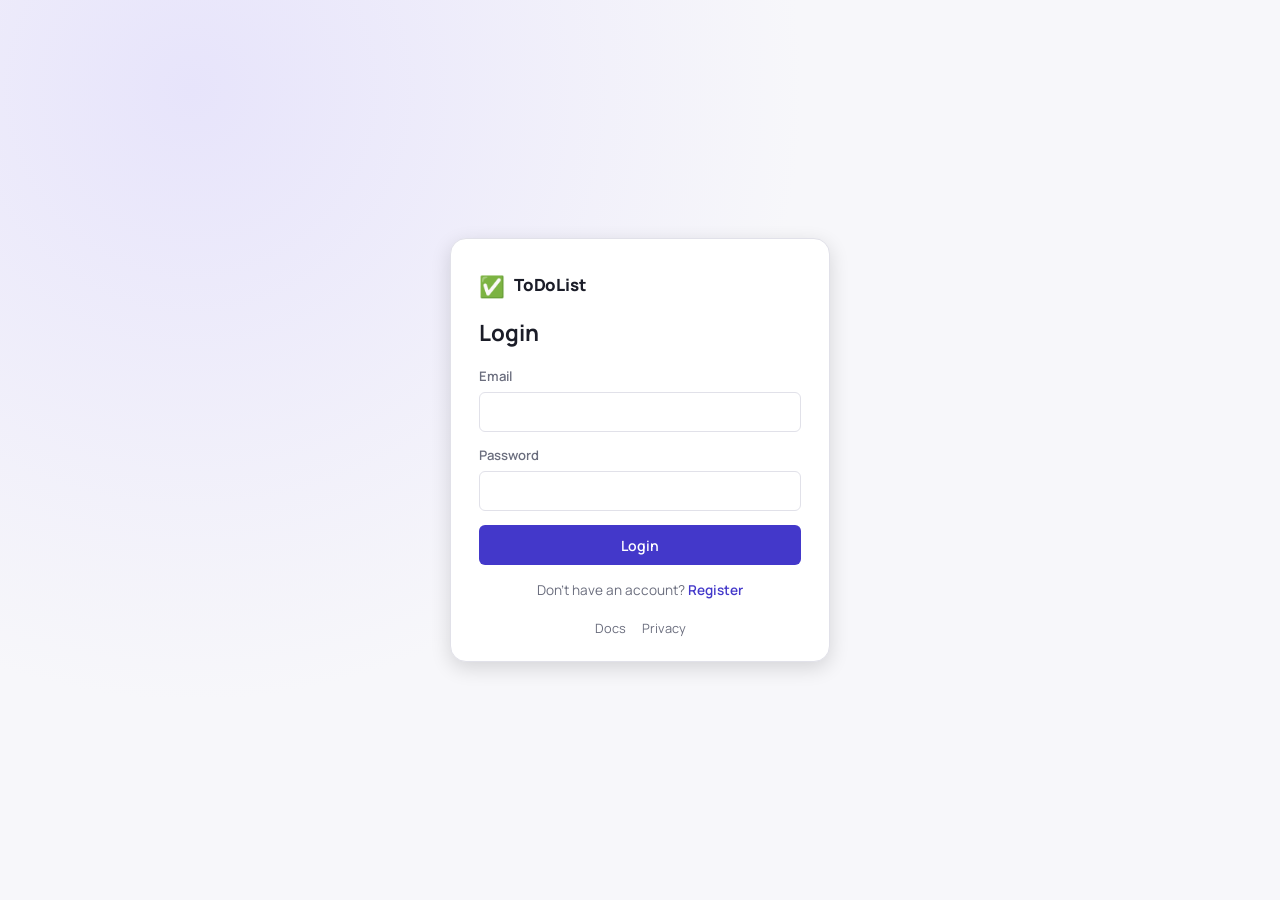
==== commit 6a3f37aa: "Add tags, recurring todos, PWA support, and admin dashboard - Tags: free-form labels with autocomple" ====
--- a/frontend/index.html
+++ b/frontend/index.html
@@ -22,11 +22,19 @@
     <title>ToDoList</title>
     <link rel="icon" href="data:image/svg+xml,<svg xmlns=%22http://www.w3.org/2000/svg%22 viewBox=%220 0 100 100%22><text y=%22.9em%22 font-size=%2290%22>✅</text></svg>">
 
+    <link rel="manifest" href="manifest.json">
+    <meta name="theme-color" id="theme-color-meta" content="#4338CA">
+    <link rel="apple-touch-icon" href="icons/apple-touch-icon.png">
+    <meta name="mobile-web-app-capable" content="yes">
+    <meta name="apple-mobile-web-app-capable" content="yes">
+    <meta name="apple-mobile-web-app-status-bar-style" content="default">
+    <meta name="apple-mobile-web-app-title" content="ToDoList">
+
     <link rel="preconnect" href="https://fonts.googleapis.com">
     <link rel="stylesheet" href="https://fonts.googleapis.com/css2?family=Manrope:wght@400;500;600;700;800&family=JetBrains+Mono:wght@400;500;600&display=swap">
 
-    <link rel="stylesheet" href="theme.css">
-    <link rel="stylesheet" href="style.css">
+    <link rel="stylesheet" href="theme.css?v=2">
+    <link rel="stylesheet" href="style.css?v=3">
 </head>
 <body>
 
@@ -64,7 +72,17 @@
                 </div>
                 <div class="field">
                     <label data-i18n="auth.password">Passwort</label>
-                    <input type="password" name="password" autocomplete="new-password" required>
+                    <div class="input-with-actions">
+                        <input type="password" name="password" autocomplete="new-password" required>
+                        <button type="button" class="btn btn-secondary pw-toggle-btn" data-i18n="settings.show">Anzeigen</button>
+                    </div>
+                </div>
+                <div class="field">
+                    <label data-i18n="auth.confirmPassword">Passwort bestätigen</label>
+                    <div class="input-with-actions">
+                        <input type="password" name="confirmPassword" autocomplete="new-password" required>
+                        <button type="button" class="btn btn-secondary pw-toggle-btn" data-i18n="settings.show">Anzeigen</button>
+                    </div>
                 </div>
                 <button type="submit" class="btn btn-primary btn-block" data-i18n="auth.registerBtn">Registrieren</button>
                 <p class="auth-switch">
@@ -73,7 +91,10 @@
                 </p>
             </form>
 
-            <a class="auth-privacy-link" href="datenschutz.html" data-i18n="footer.privacy">Datenschutz</a>
+            <div class="auth-footer-links">
+                <a class="auth-privacy-link" href="doc" data-i18n="footer.doc">Doku</a>
+                <a class="auth-privacy-link" href="datenschutz.html" data-i18n="footer.privacy">Datenschutz</a>
+            </div>
         </div>
     </div>
 
@@ -123,6 +144,11 @@
                 </div>
             </div>
 
+            <div class="sidebar-group hidden" id="filter-tags-group">
+                <div class="sidebar-label" data-i18n="nav.tags">Tags</div>
+                <div class="chip-group" id="filter-tags"></div>
+            </div>
+
             <div class="sidebar-group">
                 <div class="sidebar-label" data-i18n="nav.dueRange">Fälligkeitszeitraum</div>
                 <div class="field field-compact">
@@ -158,6 +184,7 @@
             </div>
 
             <div class="sidebar-footer">
+                <a href="doc" data-i18n="footer.doc">Doku</a>
                 <a href="datenschutz.html" data-i18n="footer.privacy">Datenschutz</a>
             </div>
         </nav>
@@ -193,6 +220,14 @@
                     <label data-i18n="form.description">Beschreibung</label>
                     <textarea name="description" data-i18n-placeholder="form.descPlaceholder" placeholder="Optionale Details… (max. 200 Zeichen)" maxlength="200"></textarea>
                 </div>
+                <div class="field tag-field">
+                    <label data-i18n="form.tags">Tags</label>
+                    <div class="tag-input" data-tag-input>
+                        <div class="tag-chips"></div>
+                        <input type="text" class="tag-text-input" data-i18n-placeholder="form.tagsPlaceholder" placeholder="Tag eingeben, Enter zum Hinzufügen" autocomplete="off">
+                        <div class="tag-suggestions hidden"></div>
+                    </div>
+                </div>
                 <div class="field-row">
                     <div class="field">
                         <label data-i18n="form.priority">Priorität (0–2)</label>
@@ -206,6 +241,18 @@
                 <div class="field">
                     <label data-i18n="form.remindFrom">Erinnern ab</label>
                     <input type="datetime-local" name="remindFrom">
+                </div>
+                <div class="field">
+                    <label data-i18n="form.recurrence">Wiederholung</label>
+                    <select name="recurrenceRule" class="select recurrence-select" disabled>
+                        <option value="none" data-i18n="recurrence.none">Keine</option>
+                        <option value="daily" data-i18n="recurrence.daily">Täglich</option>
+                        <option value="weekly" data-i18n="recurrence.weekly">Wöchentlich</option>
+                        <option value="monthly" data-i18n="recurrence.monthly">Monatlich</option>
+                        <option value="weekdays" data-i18n="recurrence.weekdays">Bestimmte Wochentage</option>
+                    </select>
+                    <small class="recurrence-hint" data-i18n="form.recurrenceNeedsDueDate">Setze ein Fälligkeitsdatum, um eine Wiederholung zu nutzen.</small>
+                    <div class="weekday-picker hidden"></div>
                 </div>
                 <label class="checkbox-row">
                     <input type="checkbox" name="emailReminder">
@@ -231,6 +278,14 @@
                     <label data-i18n="form.description">Beschreibung</label>
                     <textarea name="description" maxlength="200"></textarea>
                 </div>
+                <div class="field tag-field">
+                    <label data-i18n="form.tags">Tags</label>
+                    <div class="tag-input" data-tag-input>
+                        <div class="tag-chips"></div>
+                        <input type="text" class="tag-text-input" data-i18n-placeholder="form.tagsPlaceholder" placeholder="Tag eingeben, Enter zum Hinzufügen" autocomplete="off">
+                        <div class="tag-suggestions hidden"></div>
+                    </div>
+                </div>
                 <div class="field-row">
                     <div class="field">
                         <label data-i18n="form.priority">Priorität (0–2)</label>
@@ -244,6 +299,18 @@
                 <div class="field">
                     <label data-i18n="form.remindFrom">Erinnern ab</label>
                     <input type="datetime-local" name="remindFrom">
+                </div>
+                <div class="field">
+                    <label data-i18n="form.recurrence">Wiederholung</label>
+                    <select name="recurrenceRule" class="select recurrence-select" disabled>
+                        <option value="none" data-i18n="recurrence.none">Keine</option>
+                        <option value="daily" data-i18n="recurrence.daily">Täglich</option>
+                        <option value="weekly" data-i18n="recurrence.weekly">Wöchentlich</option>
+                        <option value="monthly" data-i18n="recurrence.monthly">Monatlich</option>
+                        <option value="weekdays" data-i18n="recurrence.weekdays">Bestimmte Wochentage</option>
+                    </select>
+                    <small class="recurrence-hint" data-i18n="form.recurrenceNeedsDueDate">Setze ein Fälligkeitsdatum, um eine Wiederholung zu nutzen.</small>
+                    <div class="weekday-picker hidden"></div>
                 </div>
                 <label class="checkbox-row">
                     <input type="checkbox" name="emailReminder">
@@ -300,11 +367,24 @@
                 <form id="change-pw-form">
                     <div class="field">
                         <label data-i18n="settings.oldPassword">Aktuelles Passwort</label>
-                        <input type="password" name="oldPassword" autocomplete="current-password" required>
+                        <div class="input-with-actions">
+                            <input type="password" name="oldPassword" autocomplete="current-password" required>
+                            <button type="button" class="btn btn-secondary pw-toggle-btn" data-i18n="settings.show">Anzeigen</button>
+                        </div>
                     </div>
                     <div class="field">
                         <label data-i18n="settings.newPassword">Neues Passwort</label>
-                        <input type="password" name="newPassword" autocomplete="new-password" required>
+                        <div class="input-with-actions">
+                            <input type="password" name="newPassword" autocomplete="new-password" required>
+                            <button type="button" class="btn btn-secondary pw-toggle-btn" data-i18n="settings.show">Anzeigen</button>
+                        </div>
+                    </div>
+                    <div class="field">
+                        <label data-i18n="settings.confirmNewPassword">Neues Passwort bestätigen</label>
+                        <div class="input-with-actions">
+                            <input type="password" name="confirmNewPassword" autocomplete="new-password" required>
+                            <button type="button" class="btn btn-secondary pw-toggle-btn" data-i18n="settings.show">Anzeigen</button>
+                        </div>
                     </div>
                     <button type="submit" class="btn btn-secondary" data-i18n="settings.updatePassword">Passwort aktualisieren</button>
                 </form>
@@ -332,10 +412,11 @@
                 <small class="settings-hint" data-i18n="settings.regenerateWarning">Bisherige Verbindungen werden dadurch ungültig.</small>
             </section>
 
+            <a href="admin" id="admin-link" class="btn btn-secondary btn-block hidden" data-i18n="settings.admin">Admin-Dashboard</a>
             <button type="button" id="logout-btn" class="btn btn-ghost btn-block" data-i18n="settings.logout">Abmelden</button>
         </div>
     </div>
 
-    <script type="module" src="app.js?v=1"></script>
+    <script type="module" src="app.js?v=102"></script>
 </body>
 </html>
--- a/frontend/style.css
+++ b/frontend/style.css
@@ -96,6 +96,65 @@
 .checkbox-row { display: flex; align-items: center; gap: 9px; margin-bottom: 14px; font-size: 0.9rem; }
 .checkbox-row input { width: 16px; height: 16px; accent-color: var(--accent); }
 
+/* ---------- Tag input ---------- */
+.tag-input {
+    position: relative;
+    display: flex;
+    flex-wrap: wrap;
+    align-items: center;
+    gap: 6px;
+    padding: 7px 8px;
+    border: 1px solid var(--border);
+    border-radius: var(--radius-sm);
+    background: var(--surface);
+}
+.tag-chips { display: flex; flex-wrap: wrap; gap: 6px; }
+.tag-chip {
+    display: inline-flex; align-items: center; gap: 5px;
+    background: var(--accent-soft); color: var(--accent);
+    font-size: 0.78rem; font-weight: 600;
+    padding: 3px 8px; border-radius: 999px;
+}
+.tag-chip button {
+    background: none; border: none; color: inherit; cursor: pointer;
+    font-size: 0.95em; line-height: 1; padding: 0;
+}
+.tag-text-input { flex: 1; min-width: 90px; border: none; padding: 4px 2px; background: transparent; }
+.tag-text-input:focus { outline: none; }
+.tag-suggestions {
+    position: absolute; top: 100%; left: 0; right: 0; margin-top: 4px;
+    background: var(--surface); border: 1px solid var(--border); border-radius: var(--radius-sm);
+    box-shadow: var(--shadow-sm); z-index: 10; max-height: 160px; overflow-y: auto;
+}
+.tag-suggestion {
+    padding: 8px 11px; font-size: 0.86rem; cursor: pointer;
+}
+.tag-suggestion:hover, .tag-suggestion.highlighted { background: var(--surface-alt); }
+
+/* ---------- Recurrence ---------- */
+.recurrence-hint { display: block; color: var(--text-muted); font-size: 0.78rem; margin-top: 5px; }
+.recurrence-select:disabled { opacity: 0.6; cursor: not-allowed; }
+.weekday-picker { display: flex; flex-wrap: wrap; gap: 6px; margin-top: 8px; }
+.weekday-toggle {
+    width: 38px; height: 34px;
+    border-radius: var(--radius-sm);
+    border: 1px solid var(--border);
+    background: var(--surface);
+    color: var(--text-muted);
+    font-size: 0.76rem; font-weight: 700;
+    cursor: pointer;
+}
+.weekday-toggle.active { background: var(--accent-soft); border-color: var(--accent); color: var(--accent); }
+
+/* ---------- Todo card: tags & recurrence ---------- */
+.todo-tags { display: flex; flex-wrap: wrap; gap: 6px; margin-top: 6px; }
+.todo-tag-pill {
+    font-size: 0.72rem; font-weight: 600;
+    padding: 2px 8px; border-radius: 999px;
+    background: var(--accent-soft); color: var(--accent);
+}
+.todo-chip.recurrence { background: var(--surface-alt); color: var(--text-muted); }
+
 .mono { font-family: var(--font-mono); font-size: 0.82rem; }
 .input-with-actions { display: flex; gap: 8px; align-items: center; }
 .input-with-actions input { flex: 1; background: var(--surface-alt); }
@@ -128,8 +187,10 @@
 .auth-switch { text-align: center; font-size: 0.85rem; color: var(--text-muted); margin: 16px 0 0; }
 .auth-switch a { font-weight: 600; text-decoration: none; }
 .auth-switch a:hover { text-decoration: underline; }
+.auth-footer-links {
+    display: flex; justify-content: center; gap: 16px; margin-top: 18px;
+}
 .auth-privacy-link {
-    display: block; text-align: center; margin-top: 18px;
     font-size: 0.8rem; color: var(--text-muted); text-decoration: none;
 }
 .auth-privacy-link:hover { color: var(--text); }
@@ -182,7 +243,7 @@
 .sidebar-row { display: flex; gap: 8px; }
 .sidebar-row .field { flex: 1; min-width: 0; }
 .sidebar-export .sidebar-row .select { flex: 1; min-width: 0; }
-.sidebar-footer { margin-top: auto; padding-top: 8px; }
+.sidebar-footer { margin-top: auto; padding-top: 8px; display: flex; gap: 14px; }
 .sidebar-footer a { font-size: 0.78rem; color: var(--text-muted); text-decoration: none; }
 .sidebar-footer a:hover { color: var(--text); }
 
